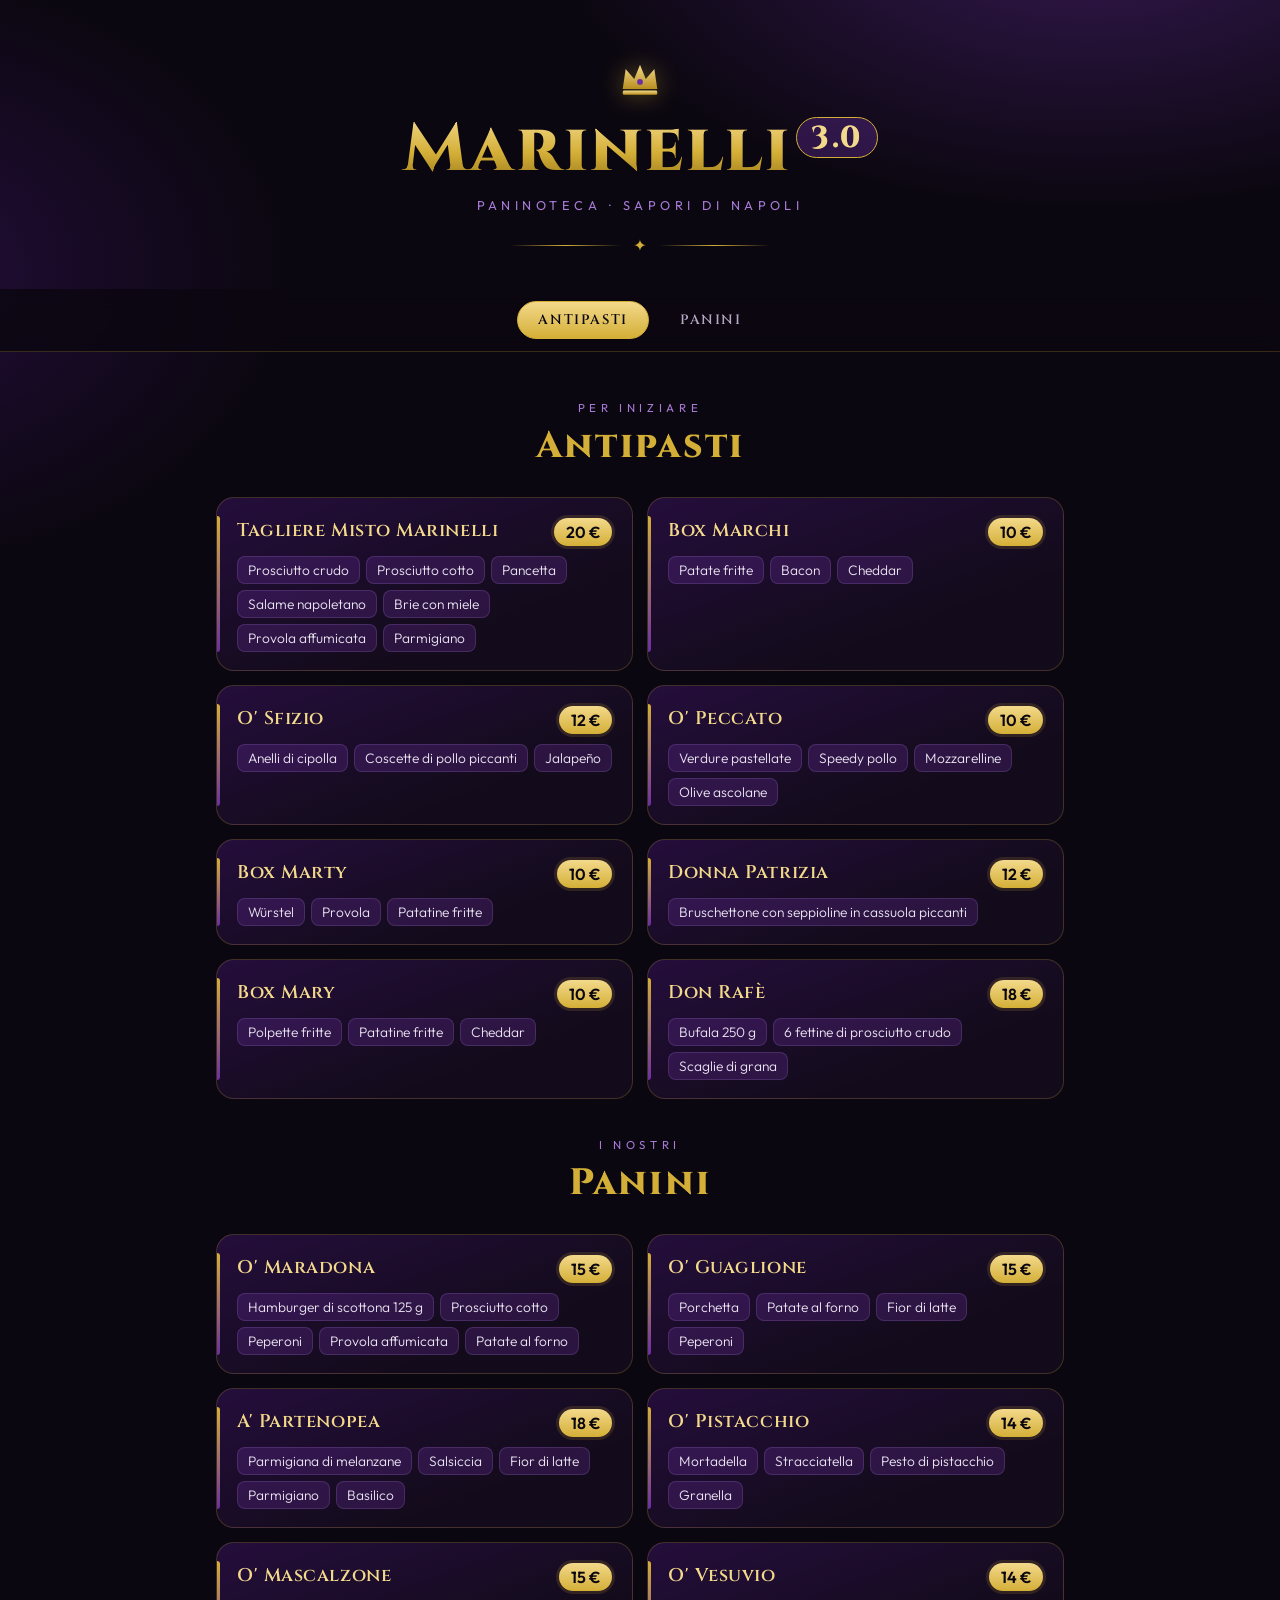
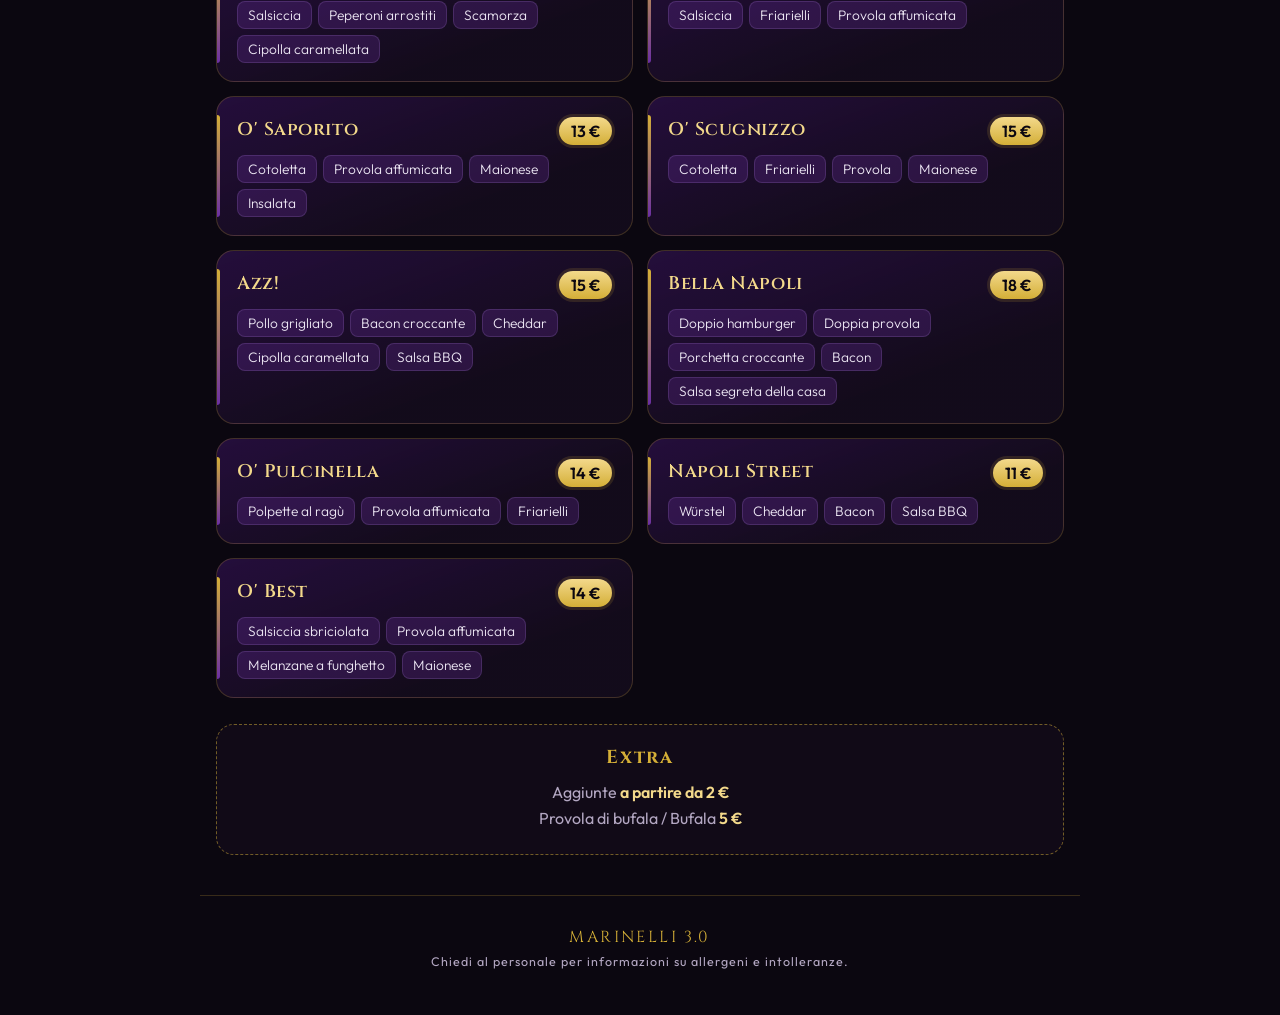
==== index.html @ 41e4a6ae "Menù digitale Marinelli 3.0 con pannello di gestione Co-Authored-By: Claude Opus 5.5 <noreply@anthro" ====
<!DOCTYPE html>
<html lang="it">
<head>
<meta charset="UTF-8">
<meta name="viewport" content="width=device-width, initial-scale=1, viewport-fit=cover">
<title>Marinelli 3.0 · Menù</title>
<meta name="description" content="Menù digitale di Marinelli 3.0 – Paninoteca: antipasti e panini dal sapore napoletano.">
<meta name="theme-color" content="#0b0710">
<link rel="preconnect" href="https://fonts.googleapis.com">
<link rel="preconnect" href="https://fonts.gstatic.com" crossorigin>
<link href="https://fonts.googleapis.com/css2?family=Cinzel:wght@600;800&family=Outfit:wght@300;400;600&display=swap" rel="stylesheet">
<style>
  :root{
    --black:#0b0710;
    --black-2:#140c1c;
    --purple:#6b2fa3;
    --purple-deep:#3a1460;
    --purple-soft:#a77bd6;
    --gold:#d4af37;
    --gold-light:#f3d98b;
    --text:#ece6f3;
    --muted:#b3a7c2;
    --line:rgba(212,175,55,.22);
  }
  *{box-sizing:border-box;margin:0;padding:0}
  html{scroll-behavior:smooth}
  body{
    font-family:"Outfit",system-ui,sans-serif;
    color:var(--text);
    background:
      radial-gradient(900px 500px at 85% -10%, rgba(107,47,163,.45), transparent 60%),
      radial-gradient(700px 500px at -10% 30%, rgba(58,20,96,.55), transparent 60%),
      var(--black);
    background-attachment:fixed;
    min-height:100vh;
    -webkit-font-smoothing:antialiased;
  }

  /* ---------- HEADER ---------- */
  header{
    text-align:center;
    padding:56px 20px 34px;
    position:relative;
  }
  .crown{
    width:46px;height:46px;margin:0 auto 14px;display:block;
    filter:drop-shadow(0 0 12px rgba(212,175,55,.45));
  }
  h1{
    font-family:"Cinzel",serif;
    font-weight:800;
    font-size:clamp(2.4rem,9vw,4.2rem);
    letter-spacing:.04em;
    line-height:1;
    background:linear-gradient(180deg,var(--gold-light) 0%,var(--gold) 55%,#9c7a1c 100%);
    -webkit-background-clip:text;background-clip:text;color:transparent;
  }
  h1 .ver{
    display:inline-block;
    font-size:.45em;
    vertical-align:super;
    margin-left:.15em;
    padding:.15em .45em;
    border:1.5px solid var(--gold);
    border-radius:999px;
    -webkit-text-fill-color:var(--gold-light);
    background:rgba(107,47,163,.35);
  }
  .tagline{
    margin-top:14px;
    font-size:.8rem;
    letter-spacing:.35em;
    text-transform:uppercase;
    color:var(--purple-soft);
  }
  .divider{
    display:flex;align-items:center;gap:12px;
    max-width:260px;margin:22px auto 0;color:var(--gold);
  }
  .divider::before,.divider::after{
    content:"";flex:1;height:1px;
    background:linear-gradient(90deg,transparent,var(--gold),transparent);
  }

  /* ---------- NAV ---------- */
  nav{
    position:sticky;top:0;z-index:10;
    display:flex;justify-content:center;gap:10px;
    padding:12px 16px;
    background:rgba(11,7,16,.82);
    backdrop-filter:blur(10px);-webkit-backdrop-filter:blur(10px);
    border-bottom:1px solid var(--line);
  }
  nav a{
    font-family:"Cinzel",serif;font-weight:600;
    font-size:.85rem;letter-spacing:.12em;text-transform:uppercase;
    text-decoration:none;color:var(--muted);
    padding:9px 20px;border-radius:999px;
    border:1px solid transparent;
    transition:all .25s;
  }
  nav a.active,nav a:hover{
    color:var(--black);
    background:linear-gradient(180deg,var(--gold-light),var(--gold));
    border-color:var(--gold);
  }

  /* ---------- SECTIONS ---------- */
  main{max-width:880px;margin:0 auto;padding:10px 16px 40px}
  section{padding-top:38px;scroll-margin-top:64px}
  .section-title{
    text-align:center;margin-bottom:26px;
  }
  .section-title small{
    display:block;font-size:.72rem;letter-spacing:.4em;
    text-transform:uppercase;color:var(--purple-soft);margin-bottom:6px;
  }
  .section-title h2{
    font-family:"Cinzel",serif;font-weight:800;
    font-size:clamp(1.7rem,6vw,2.3rem);
    color:var(--gold);letter-spacing:.06em;
  }

  .grid{display:grid;gap:14px}
  @media(min-width:720px){.grid{grid-template-columns:1fr 1fr}}

  .card{
    position:relative;
    padding:20px 20px 18px;
    border-radius:18px;
    background:linear-gradient(160deg,rgba(58,20,96,.55),rgba(20,12,28,.92) 70%);
    border:1px solid var(--line);
    overflow:hidden;
    transition:transform .25s,border-color .25s,box-shadow .25s;
  }
  .card::before{
    content:"";position:absolute;left:0;top:18px;bottom:18px;width:3px;
    border-radius:0 3px 3px 0;
    background:linear-gradient(180deg,var(--gold),var(--purple));
  }
  .card:hover{
    transform:translateY(-2px);
    border-color:rgba(212,175,55,.55);
    box-shadow:0 10px 30px -12px rgba(107,47,163,.7);
  }
  .card-head{
    display:flex;justify-content:space-between;align-items:flex-start;gap:12px;
    margin-bottom:10px;
  }
  .card h3{
    font-family:"Cinzel",serif;font-weight:600;
    font-size:1.15rem;letter-spacing:.03em;color:var(--gold-light);
  }
  .price{
    flex-shrink:0;
    font-weight:600;font-size:1rem;
    color:var(--black);
    background:linear-gradient(180deg,var(--gold-light),var(--gold));
    padding:4px 12px;border-radius:999px;
    box-shadow:0 0 0 3px rgba(212,175,55,.15);
  }
  .ingredients{
    list-style:none;
    display:flex;flex-wrap:wrap;gap:6px;
  }
  .ingredients li{
    font-size:.86rem;font-weight:300;
    color:var(--text);
    padding:4px 10px;border-radius:8px;
    background:rgba(107,47,163,.28);
    border:1px solid rgba(167,123,214,.22);
  }

  /* ---------- EXTRAS ---------- */
  .extras{
    margin-top:26px;
    padding:20px;
    border-radius:18px;
    border:1px dashed rgba(212,175,55,.5);
    background:rgba(20,12,28,.7);
    text-align:center;
  }
  .extras h3{
    font-family:"Cinzel",serif;color:var(--gold);
    letter-spacing:.1em;margin-bottom:12px;
  }
  .extras p{color:var(--muted);margin:6px 0}
  .extras strong{color:var(--gold-light);font-weight:600}

  .card.off{opacity:.5}
  .card.off .price{background:#3a3340;color:var(--muted);box-shadow:none}
  .desc{margin-top:10px;font-size:.88rem;font-weight:300;color:var(--muted)}
  .loading{text-align:center;color:var(--muted);padding:60px 0}
  footer{
    text-align:center;padding:30px 16px 46px;
    color:var(--muted);font-size:.78rem;letter-spacing:.08em;
    border-top:1px solid var(--line);
    max-width:880px;margin:0 auto;
  }
  footer .brand{
    font-family:"Cinzel",serif;color:var(--gold);font-size:1rem;
    letter-spacing:.15em;display:block;margin-bottom:6px;
  }
</style>
</head>
<body>

<header>
  <svg class="crown" viewBox="0 0 64 64" aria-hidden="true">
    <defs>
      <linearGradient id="g" x1="0" y1="0" x2="0" y2="1">
        <stop offset="0" stop-color="#f3d98b"/><stop offset="1" stop-color="#b8901f"/>
      </linearGradient>
    </defs>
    <path d="M8 46 L12 18 L24 32 L32 12 L40 32 L52 18 L56 46 Z" fill="url(#g)"/>
    <rect x="8" y="48" width="48" height="6" rx="2" fill="url(#g)"/>
    <circle cx="32" cy="36" r="4" fill="#6b2fa3"/>
  </svg>
  <h1 id="nome">Marinelli<span class="ver">3.0</span></h1>
  <p class="tagline" id="sottotitolo">Paninoteca · Sapori di Napoli</p>
  <div class="divider">✦</div>
</header>

<nav id="nav"></nav>

<main id="menu"><p class="loading">Caricamento menù…</p></main>

<footer>
  <span class="brand" id="brand">MARINELLI 3.0</span>
  <span id="nota"></span>
</footer>

<script>
/* Il menù si modifica dal pannello /admin (oppure nel file menu.json). */
const esc = s => String(s ?? "").replace(/[&<>"]/g, c => ({"&":"&amp;","<":"&lt;",">":"&gt;",'"':"&quot;"}[c]));
const euro = p => {
  const n = Number(p);
  if (!isFinite(n)) return esc(p);
  return (Number.isInteger(n) ? n : n.toFixed(2).replace(".", ",")) + " €";
};
const slug = (t, i) => (String(t).toLowerCase().normalize("NFD").replace(/[\u0300-\u036f]/g, "").replace(/[^a-z0-9]+/g, "-").replace(/^-|-$/g, "") || "sezione") + "-" + i;

function render(m) {
  document.title = `${m.nome} ${m.versione || ""} · Menù`.replace(/\s+/g, " ");
  document.getElementById("nome").innerHTML = esc(m.nome) + (m.versione ? `<span class="ver">${esc(m.versione)}</span>` : "");
  document.getElementById("sottotitolo").textContent = m.sottotitolo || "";
  document.getElementById("brand").textContent = `${m.nome} ${m.versione || ""}`.toUpperCase();
  document.getElementById("nota").textContent = m.notaPiePagina || "";

  const sezioni = (m.sezioni || []).filter(s => (s.piatti || []).length || (s.extra || []).length);
  document.getElementById("nav").innerHTML = sezioni.map((s, i) =>
    `<a href="#${slug(s.titolo, i)}"${i === 0 ? ' class="active"' : ""}>${esc(s.titolo)}</a>`).join("");

  document.getElementById("menu").innerHTML = sezioni.map((s, i) => `
    <section id="${slug(s.titolo, i)}">
      <div class="section-title">${s.sopratitolo ? `<small>${esc(s.sopratitolo)}</small>` : ""}<h2>${esc(s.titolo)}</h2></div>
      <div class="grid">${(s.piatti || []).map(p => `
        <article class="card${p.disponibile === false ? " off" : ""}">
          <div class="card-head">
            <h3>${esc(p.nome)}</h3>
            <span class="price">${p.disponibile === false ? "Esaurito" : euro(p.prezzo)}</span>
          </div>
          ${(p.ingredienti || []).length ? `<ul class="ingredients">${p.ingredienti.map(x => `<li>${esc(x)}</li>`).join("")}</ul>` : ""}
          ${p.descrizione ? `<p class="desc">${esc(p.descrizione)}</p>` : ""}
        </article>`).join("")}
      </div>
      ${(s.extra || []).length ? `<div class="extras"><h3>Extra</h3>${s.extra.map(e =>
        `<p>${esc(e.testo)}${e.prezzo !== "" && e.prezzo != null ? ` <strong>${euro(e.prezzo)}</strong>` : ""}</p>`).join("")}</div>` : ""}
    </section>`).join("");

  const links = document.querySelectorAll("nav a");
  const obs = new IntersectionObserver(entries => entries.forEach(e => {
    if (e.isIntersecting) links.forEach(a => a.classList.toggle("active", a.getAttribute("href") === "#" + e.target.id));
  }), { rootMargin: "-45% 0px -50% 0px" });
  document.querySelectorAll("section").forEach(s => obs.observe(s));
}

fetch("menu.json?v=" + Date.now(), { cache: "no-store" })
  .then(r => { if (!r.ok) throw 0; return r.json(); })
  .then(render)
  .catch(() => { document.getElementById("menu").innerHTML = '<p class="loading">Menù momentaneamente non disponibile. Riprova tra poco.</p>'; });
</script>
</body>
</html>
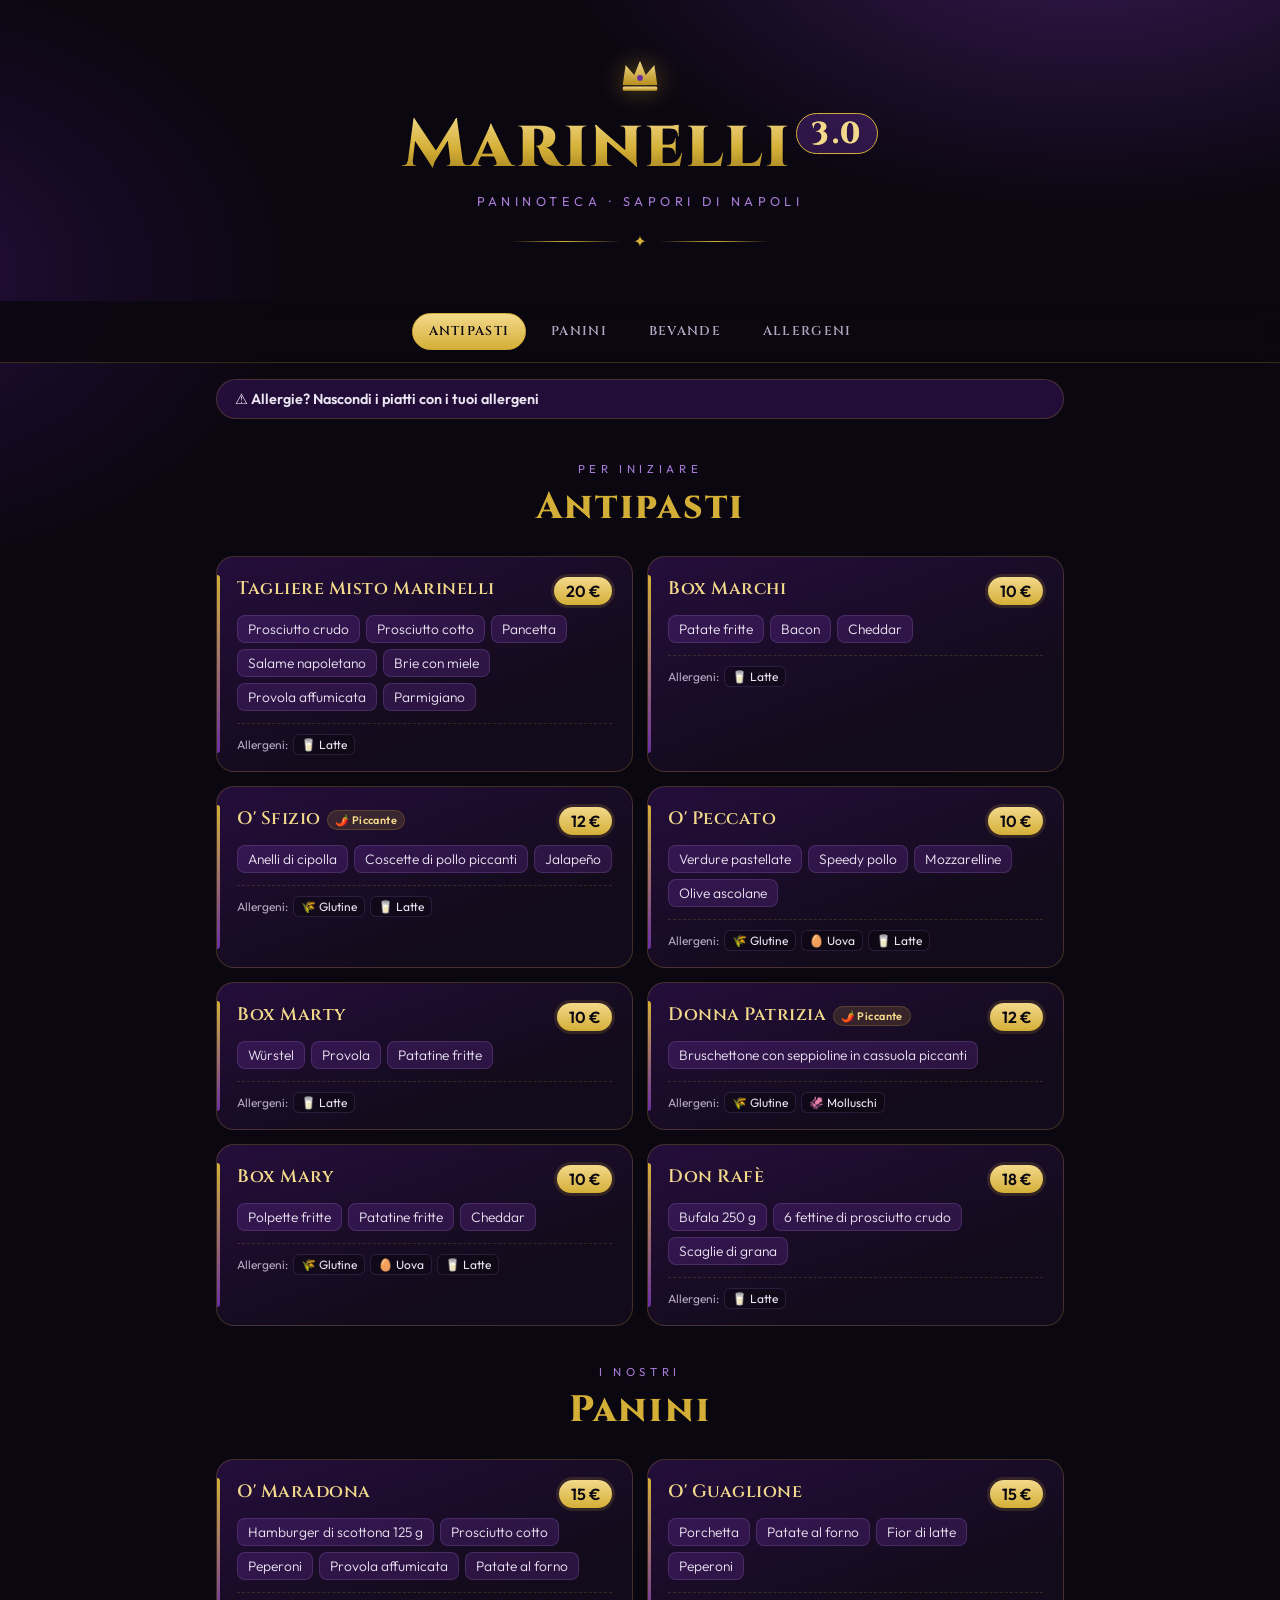
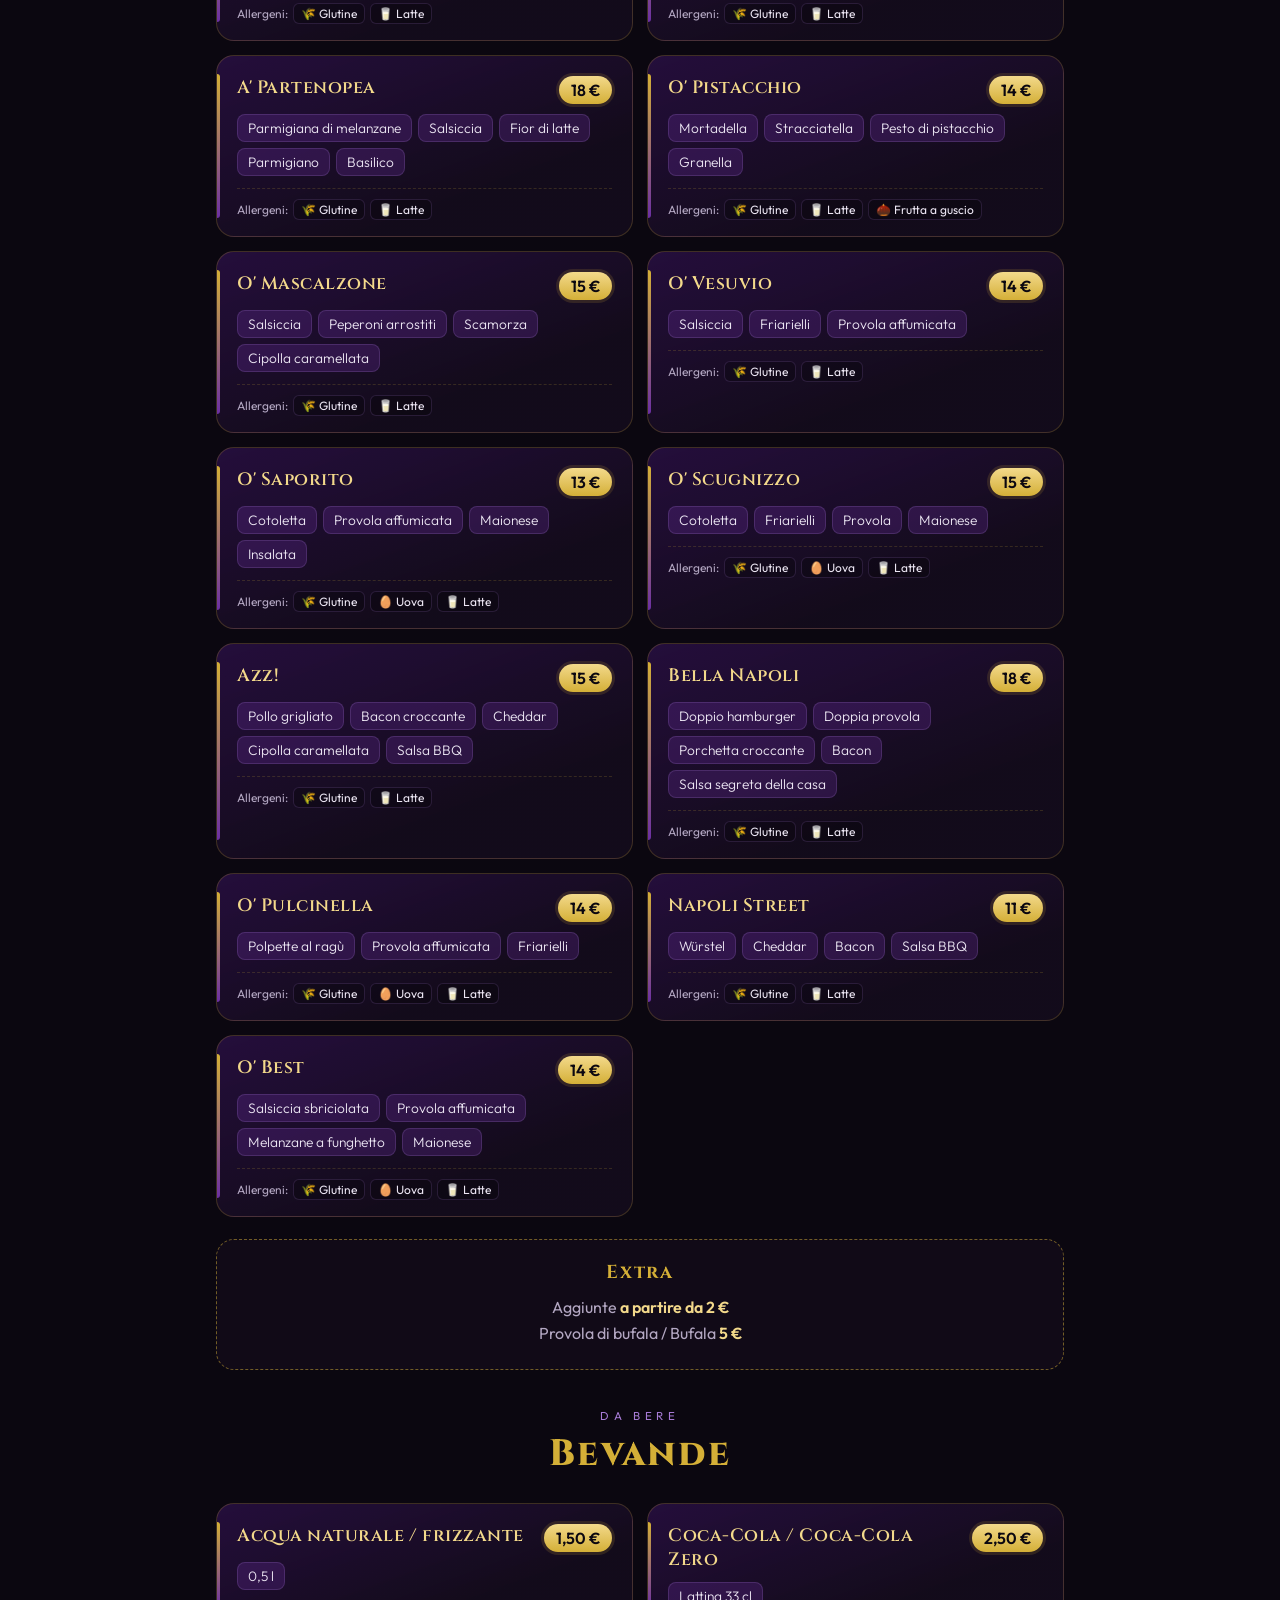
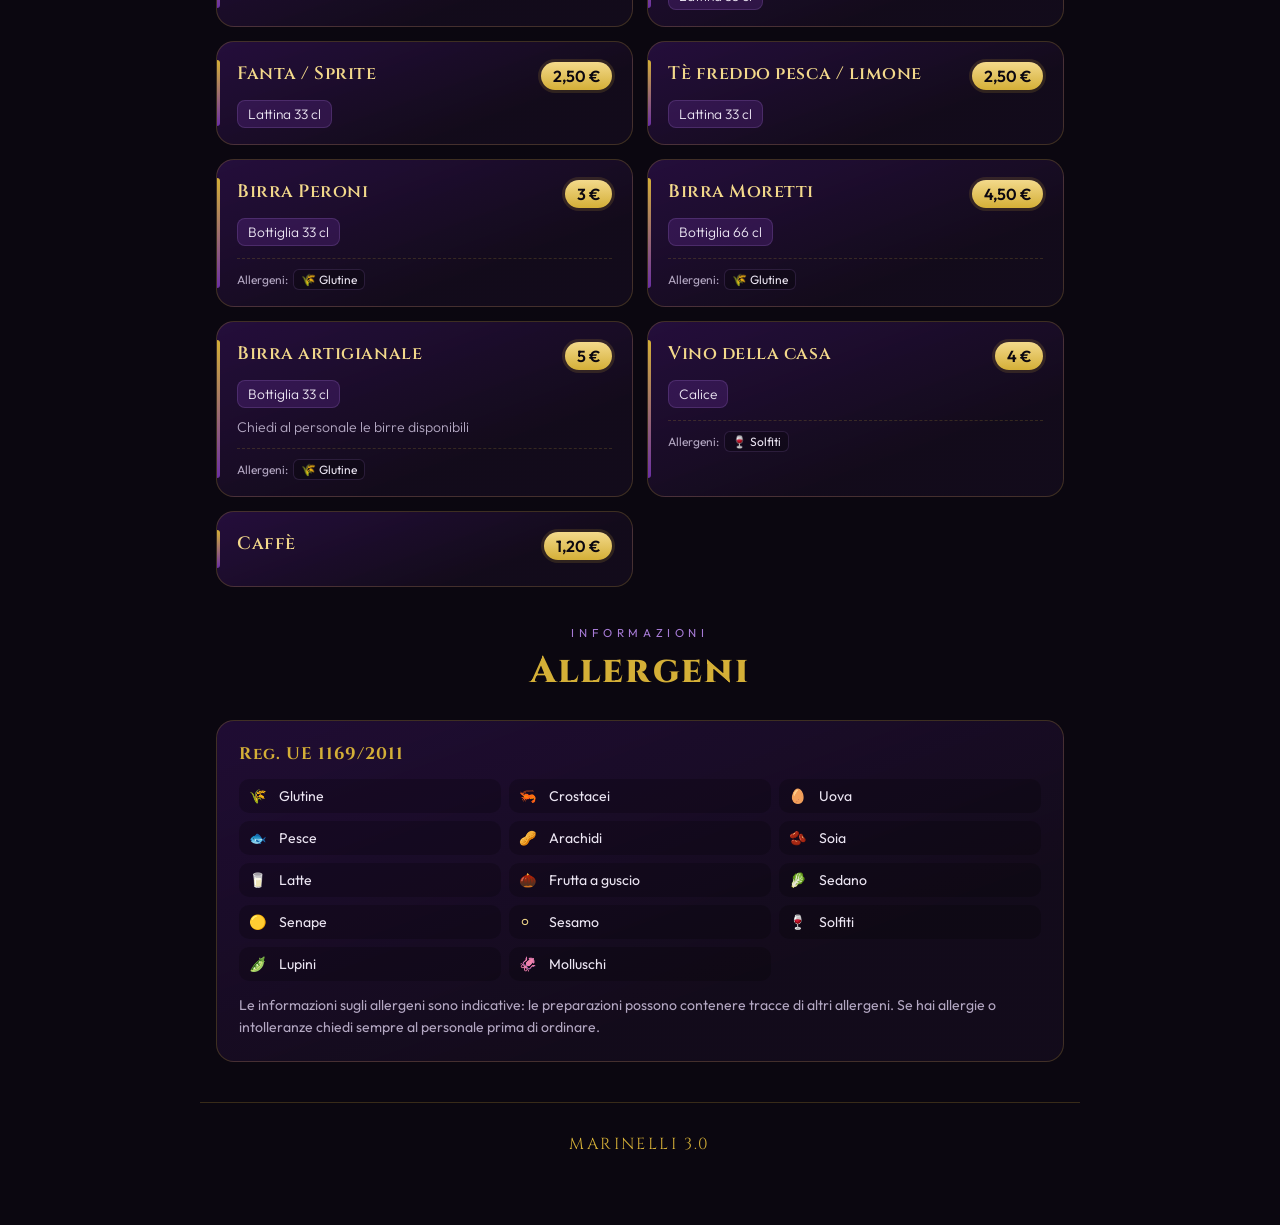
==== commit 961528e2: "Bevande, allergeni, contatti, orari e posizione - Sezione Bevande - 14 allergeni per piatto, filtro " ====
--- a/index.html
+++ b/index.html
@@ -4,214 +4,166 @@
 <meta charset="UTF-8">
 <meta name="viewport" content="width=device-width, initial-scale=1, viewport-fit=cover">
 <title>Marinelli 3.0 · Menù</title>
-<meta name="description" content="Menù digitale di Marinelli 3.0 – Paninoteca: antipasti e panini dal sapore napoletano.">
+<meta name="description" content="Menù digitale di Marinelli 3.0 – Paninoteca: antipasti, panini e bevande dal sapore napoletano.">
 <meta name="theme-color" content="#0b0710">
+<meta property="og:title" content="Marinelli 3.0 · Menù">
+<meta property="og:description" content="Paninoteca · Sapori di Napoli">
+<link rel="icon" href="data:image/svg+xml,%3Csvg xmlns='http://www.w3.org/2000/svg' viewBox='0 0 64 64'%3E%3Crect width='64' height='64' rx='14' fill='%230b0710'/%3E%3Cpath d='M10 44 L14 20 L25 32 L32 14 L39 32 L50 20 L54 44 Z' fill='%23d4af37'/%3E%3Ccircle cx='32' cy='36' r='4' fill='%236b2fa3'/%3E%3C/svg%3E">
 <link rel="preconnect" href="https://fonts.googleapis.com">
 <link rel="preconnect" href="https://fonts.gstatic.com" crossorigin>
 <link href="https://fonts.googleapis.com/css2?family=Cinzel:wght@600;800&family=Outfit:wght@300;400;600&display=swap" rel="stylesheet">
+<script src="allergeni.js"></script>
 <style>
   :root{
-    --black:#0b0710;
-    --black-2:#140c1c;
-    --purple:#6b2fa3;
-    --purple-deep:#3a1460;
-    --purple-soft:#a77bd6;
-    --gold:#d4af37;
-    --gold-light:#f3d98b;
-    --text:#ece6f3;
-    --muted:#b3a7c2;
-    --line:rgba(212,175,55,.22);
+    --black:#0b0710; --black-2:#140c1c;
+    --purple:#6b2fa3; --purple-deep:#3a1460; --purple-soft:#a77bd6;
+    --gold:#d4af37; --gold-light:#f3d98b;
+    --text:#ece6f3; --muted:#b3a7c2; --line:rgba(212,175,55,.22);
   }
   *{box-sizing:border-box;margin:0;padding:0}
   html{scroll-behavior:smooth}
   body{
-    font-family:"Outfit",system-ui,sans-serif;
-    color:var(--text);
+    font-family:"Outfit",system-ui,sans-serif;color:var(--text);
     background:
       radial-gradient(900px 500px at 85% -10%, rgba(107,47,163,.45), transparent 60%),
       radial-gradient(700px 500px at -10% 30%, rgba(58,20,96,.55), transparent 60%),
       var(--black);
-    background-attachment:fixed;
-    min-height:100vh;
-    -webkit-font-smoothing:antialiased;
-  }
+    background-attachment:fixed;min-height:100vh;-webkit-font-smoothing:antialiased;
+    padding-bottom:env(safe-area-inset-bottom);
+  }
+  a{color:inherit}
+  .hidden{display:none!important}
 
   /* ---------- HEADER ---------- */
-  header{
-    text-align:center;
-    padding:56px 20px 34px;
-    position:relative;
-  }
-  .crown{
-    width:46px;height:46px;margin:0 auto 14px;display:block;
-    filter:drop-shadow(0 0 12px rgba(212,175,55,.45));
-  }
+  header{text-align:center;padding:52px 20px 28px}
+  .crown{width:46px;height:46px;margin:0 auto 14px;display:block;filter:drop-shadow(0 0 12px rgba(212,175,55,.45))}
   h1{
-    font-family:"Cinzel",serif;
-    font-weight:800;
-    font-size:clamp(2.4rem,9vw,4.2rem);
-    letter-spacing:.04em;
-    line-height:1;
+    font-family:"Cinzel",serif;font-weight:800;font-size:clamp(2.4rem,9vw,4.2rem);letter-spacing:.04em;line-height:1;
     background:linear-gradient(180deg,var(--gold-light) 0%,var(--gold) 55%,#9c7a1c 100%);
     -webkit-background-clip:text;background-clip:text;color:transparent;
   }
   h1 .ver{
-    display:inline-block;
-    font-size:.45em;
-    vertical-align:super;
-    margin-left:.15em;
-    padding:.15em .45em;
-    border:1.5px solid var(--gold);
-    border-radius:999px;
-    -webkit-text-fill-color:var(--gold-light);
-    background:rgba(107,47,163,.35);
-  }
-  .tagline{
-    margin-top:14px;
-    font-size:.8rem;
-    letter-spacing:.35em;
-    text-transform:uppercase;
-    color:var(--purple-soft);
-  }
-  .divider{
-    display:flex;align-items:center;gap:12px;
-    max-width:260px;margin:22px auto 0;color:var(--gold);
-  }
-  .divider::before,.divider::after{
-    content:"";flex:1;height:1px;
-    background:linear-gradient(90deg,transparent,var(--gold),transparent);
-  }
+    display:inline-block;font-size:.45em;vertical-align:super;margin-left:.15em;padding:.15em .45em;
+    border:1.5px solid var(--gold);border-radius:999px;-webkit-text-fill-color:var(--gold-light);background:rgba(107,47,163,.35);
+  }
+  .tagline{margin-top:14px;font-size:.8rem;letter-spacing:.35em;text-transform:uppercase;color:var(--purple-soft)}
+  .divider{display:flex;align-items:center;gap:12px;max-width:260px;margin:22px auto 0;color:var(--gold)}
+  .divider::before,.divider::after{content:"";flex:1;height:1px;background:linear-gradient(90deg,transparent,var(--gold),transparent)}
+  .quick{display:flex;justify-content:center;gap:10px;flex-wrap:wrap;margin-top:22px}
+  .pill{
+    display:inline-flex;align-items:center;gap:8px;text-decoration:none;font-weight:600;font-size:.9rem;
+    padding:10px 18px;border-radius:999px;border:1px solid var(--line);background:rgba(58,20,96,.5);color:var(--text);
+    transition:.2s;cursor:pointer;font-family:inherit;
+  }
+  .pill:hover{border-color:var(--gold)}
+  .pill.gold{background:linear-gradient(180deg,var(--gold-light),var(--gold));color:#1a1020;border-color:var(--gold)}
+  .pill svg{width:16px;height:16px;flex-shrink:0}
+  .open-now{display:inline-block;margin-top:14px;font-size:.82rem;color:var(--muted)}
+  .open-now b{color:var(--gold-light);font-weight:600}
 
   /* ---------- NAV ---------- */
   nav{
-    position:sticky;top:0;z-index:10;
-    display:flex;justify-content:center;gap:10px;
-    padding:12px 16px;
-    background:rgba(11,7,16,.82);
-    backdrop-filter:blur(10px);-webkit-backdrop-filter:blur(10px);
+    position:sticky;top:0;z-index:10;display:flex;gap:8px;overflow-x:auto;scrollbar-width:none;
+    padding:12px 16px;background:rgba(11,7,16,.86);backdrop-filter:blur(10px);-webkit-backdrop-filter:blur(10px);
     border-bottom:1px solid var(--line);
   }
+  nav::-webkit-scrollbar{display:none}
+  nav .inner{display:flex;gap:8px;margin:0 auto}
   nav a{
-    font-family:"Cinzel",serif;font-weight:600;
-    font-size:.85rem;letter-spacing:.12em;text-transform:uppercase;
-    text-decoration:none;color:var(--muted);
-    padding:9px 20px;border-radius:999px;
-    border:1px solid transparent;
-    transition:all .25s;
-  }
-  nav a.active,nav a:hover{
-    color:var(--black);
-    background:linear-gradient(180deg,var(--gold-light),var(--gold));
-    border-color:var(--gold);
-  }
+    font-family:"Cinzel",serif;font-weight:600;font-size:.8rem;letter-spacing:.1em;text-transform:uppercase;white-space:nowrap;
+    text-decoration:none;color:var(--muted);padding:9px 16px;border-radius:999px;border:1px solid transparent;transition:.25s;
+  }
+  nav a.active,nav a:hover{color:var(--black);background:linear-gradient(180deg,var(--gold-light),var(--gold));border-color:var(--gold)}
+
+  /* ---------- FILTRO ALLERGENI ---------- */
+  .filter{max-width:880px;margin:16px auto 0;padding:0 16px}
+  .filter-toggle{width:100%;justify-content:space-between}
+  .filter-toggle .count{background:var(--gold);color:#1a1020;border-radius:999px;padding:1px 8px;font-size:.78rem}
+  .filter-panel{margin-top:10px;padding:16px;border-radius:16px;background:rgba(20,12,28,.92);border:1px solid var(--line)}
+  .filter-panel p{font-size:.85rem;color:var(--muted);margin-bottom:12px}
+  .chips{display:flex;flex-wrap:wrap;gap:7px}
+  .chip{
+    font:inherit;font-size:.82rem;cursor:pointer;color:var(--text);padding:6px 11px;border-radius:999px;
+    background:rgba(107,47,163,.25);border:1px solid rgba(167,123,214,.3);transition:.15s;
+  }
+  .chip.on{background:#5a1f2a;border-color:#e5636b;color:#ffd7da;text-decoration:line-through}
+  .filter-info{margin-top:12px;font-size:.85rem;color:var(--gold-light)}
 
   /* ---------- SECTIONS ---------- */
-  main{max-width:880px;margin:0 auto;padding:10px 16px 40px}
+  main{max-width:880px;margin:0 auto;padding:4px 16px 40px}
   section{padding-top:38px;scroll-margin-top:64px}
-  .section-title{
-    text-align:center;margin-bottom:26px;
-  }
-  .section-title small{
-    display:block;font-size:.72rem;letter-spacing:.4em;
-    text-transform:uppercase;color:var(--purple-soft);margin-bottom:6px;
-  }
-  .section-title h2{
-    font-family:"Cinzel",serif;font-weight:800;
-    font-size:clamp(1.7rem,6vw,2.3rem);
-    color:var(--gold);letter-spacing:.06em;
-  }
+  .section-title{text-align:center;margin-bottom:24px}
+  .section-title small{display:block;font-size:.72rem;letter-spacing:.4em;text-transform:uppercase;color:var(--purple-soft);margin-bottom:6px}
+  .section-title h2{font-family:"Cinzel",serif;font-weight:800;font-size:clamp(1.7rem,6vw,2.3rem);color:var(--gold);letter-spacing:.06em}
+  .section-note{text-align:center;color:var(--muted);font-size:.9rem;margin:-12px 0 20px}
 
   .grid{display:grid;gap:14px}
   @media(min-width:720px){.grid{grid-template-columns:1fr 1fr}}
 
   .card{
-    position:relative;
-    padding:20px 20px 18px;
-    border-radius:18px;
+    position:relative;padding:20px 20px 16px;border-radius:18px;
     background:linear-gradient(160deg,rgba(58,20,96,.55),rgba(20,12,28,.92) 70%);
-    border:1px solid var(--line);
-    overflow:hidden;
-    transition:transform .25s,border-color .25s,box-shadow .25s;
-  }
-  .card::before{
-    content:"";position:absolute;left:0;top:18px;bottom:18px;width:3px;
-    border-radius:0 3px 3px 0;
-    background:linear-gradient(180deg,var(--gold),var(--purple));
-  }
-  .card:hover{
-    transform:translateY(-2px);
-    border-color:rgba(212,175,55,.55);
-    box-shadow:0 10px 30px -12px rgba(107,47,163,.7);
-  }
-  .card-head{
-    display:flex;justify-content:space-between;align-items:flex-start;gap:12px;
-    margin-bottom:10px;
-  }
-  .card h3{
-    font-family:"Cinzel",serif;font-weight:600;
-    font-size:1.15rem;letter-spacing:.03em;color:var(--gold-light);
-  }
-  .price{
-    flex-shrink:0;
-    font-weight:600;font-size:1rem;
-    color:var(--black);
-    background:linear-gradient(180deg,var(--gold-light),var(--gold));
-    padding:4px 12px;border-radius:999px;
-    box-shadow:0 0 0 3px rgba(212,175,55,.15);
-  }
-  .ingredients{
-    list-style:none;
-    display:flex;flex-wrap:wrap;gap:6px;
-  }
-  .ingredients li{
-    font-size:.86rem;font-weight:300;
-    color:var(--text);
-    padding:4px 10px;border-radius:8px;
-    background:rgba(107,47,163,.28);
-    border:1px solid rgba(167,123,214,.22);
-  }
-
-  /* ---------- EXTRAS ---------- */
-  .extras{
-    margin-top:26px;
-    padding:20px;
-    border-radius:18px;
-    border:1px dashed rgba(212,175,55,.5);
-    background:rgba(20,12,28,.7);
-    text-align:center;
-  }
-  .extras h3{
-    font-family:"Cinzel",serif;color:var(--gold);
-    letter-spacing:.1em;margin-bottom:12px;
-  }
+    border:1px solid var(--line);overflow:hidden;transition:transform .25s,border-color .25s,box-shadow .25s;
+  }
+  .card::before{content:"";position:absolute;left:0;top:18px;bottom:18px;width:3px;border-radius:0 3px 3px 0;background:linear-gradient(180deg,var(--gold),var(--purple))}
+  .card:hover{transform:translateY(-2px);border-color:rgba(212,175,55,.55);box-shadow:0 10px 30px -12px rgba(107,47,163,.7)}
+  .card.off{opacity:.5}
+  .card.off .price{background:#3a3340;color:var(--muted);box-shadow:none}
+  .card-head{display:flex;justify-content:space-between;align-items:flex-start;gap:12px;margin-bottom:10px}
+  .card h3{font-family:"Cinzel",serif;font-weight:600;font-size:1.12rem;letter-spacing:.03em;color:var(--gold-light)}
+  .card h3 .star{color:var(--purple-soft);font-family:"Outfit"}
+  .tags{display:inline-flex;gap:4px;margin-left:6px;vertical-align:middle}
+  .tag{font-family:"Outfit";font-size:.68rem;font-weight:600;letter-spacing:.04em;padding:2px 7px;border-radius:999px;background:rgba(212,175,55,.15);color:var(--gold-light);border:1px solid var(--line)}
+  .price{flex-shrink:0;font-weight:600;font-size:1rem;color:var(--black);background:linear-gradient(180deg,var(--gold-light),var(--gold));padding:4px 12px;border-radius:999px;box-shadow:0 0 0 3px rgba(212,175,55,.15);white-space:nowrap}
+  .ingredients{list-style:none;display:flex;flex-wrap:wrap;gap:6px}
+  .ingredients li{font-size:.86rem;font-weight:300;color:var(--text);padding:4px 10px;border-radius:8px;background:rgba(107,47,163,.28);border:1px solid rgba(167,123,214,.22)}
+  .desc{margin-top:10px;font-size:.88rem;font-weight:300;color:var(--muted)}
+  .alg{display:flex;flex-wrap:wrap;gap:5px;margin-top:12px;padding-top:10px;border-top:1px dashed rgba(212,175,55,.18);font-size:.75rem;color:var(--muted);align-items:center}
+  .alg span{display:inline-flex;align-items:center;gap:3px;padding:2px 7px;border-radius:6px;background:rgba(0,0,0,.25);border:1px solid rgba(167,123,214,.18);color:var(--text)}
+
+  .extras{margin-top:22px;padding:20px;border-radius:18px;border:1px dashed rgba(212,175,55,.5);background:rgba(20,12,28,.7);text-align:center}
+  .extras h3{font-family:"Cinzel",serif;color:var(--gold);letter-spacing:.1em;margin-bottom:12px}
   .extras p{color:var(--muted);margin:6px 0}
   .extras strong{color:var(--gold-light);font-weight:600}
 
-  .card.off{opacity:.5}
-  .card.off .price{background:#3a3340;color:var(--muted);box-shadow:none}
-  .desc{margin-top:10px;font-size:.88rem;font-weight:300;color:var(--muted)}
+  /* ---------- INFO ---------- */
+  .info-grid{display:grid;gap:14px}
+  @media(min-width:720px){.info-grid{grid-template-columns:1fr 1fr}}
+  .panel{padding:22px;border-radius:18px;background:linear-gradient(160deg,rgba(58,20,96,.45),rgba(20,12,28,.92) 70%);border:1px solid var(--line)}
+  .panel h3{font-family:"Cinzel",serif;color:var(--gold);letter-spacing:.06em;font-size:1.05rem;margin-bottom:14px}
+  .panel.full{grid-column:1/-1}
+  .hours{list-style:none}
+  .hours li{display:flex;justify-content:space-between;gap:12px;padding:8px 0;border-bottom:1px dashed rgba(212,175,55,.15);font-size:.95rem}
+  .hours li:last-child{border:0}
+  .hours li span:last-child{color:var(--gold-light);text-align:right}
+  .addr{font-size:1rem;line-height:1.5;margin-bottom:14px}
+  .map{width:100%;height:260px;border:0;border-radius:14px;margin-top:14px;filter:grayscale(.3) contrast(1.05)}
+  .btns{display:flex;flex-wrap:wrap;gap:8px}
+  .legend{display:grid;grid-template-columns:repeat(auto-fill,minmax(220px,1fr));gap:8px;margin-top:4px}
+  .legend div{display:flex;gap:10px;align-items:center;font-size:.88rem;padding:8px 10px;border-radius:10px;background:rgba(0,0,0,.22)}
+  .legend b{color:var(--gold-light);font-weight:600;min-width:20px}
+  .note{color:var(--muted);font-size:.88rem;line-height:1.55;margin-top:14px}
+
+  /* ---------- FOOTER & FAB ---------- */
+  footer{text-align:center;padding:30px 16px 46px;color:var(--muted);font-size:.78rem;letter-spacing:.06em;border-top:1px solid var(--line);max-width:880px;margin:0 auto}
+  footer .brand{font-family:"Cinzel",serif;color:var(--gold);font-size:1rem;letter-spacing:.15em;display:block;margin-bottom:6px}
+  footer .social{display:flex;justify-content:center;gap:10px;margin:12px 0}
+  .fab{
+    position:fixed;right:16px;bottom:calc(16px + env(safe-area-inset-bottom));z-index:20;
+    width:58px;height:58px;border-radius:50%;display:grid;place-items:center;
+    background:linear-gradient(180deg,var(--gold-light),var(--gold));color:#1a1020;
+    box-shadow:0 8px 24px rgba(0,0,0,.5),0 0 0 4px rgba(212,175,55,.2);
+  }
+  .fab svg{width:24px;height:24px}
+  @media(min-width:900px){.fab{display:none}}
   .loading{text-align:center;color:var(--muted);padding:60px 0}
-  footer{
-    text-align:center;padding:30px 16px 46px;
-    color:var(--muted);font-size:.78rem;letter-spacing:.08em;
-    border-top:1px solid var(--line);
-    max-width:880px;margin:0 auto;
-  }
-  footer .brand{
-    font-family:"Cinzel",serif;color:var(--gold);font-size:1rem;
-    letter-spacing:.15em;display:block;margin-bottom:6px;
-  }
 </style>
 </head>
 <body>
 
 <header>
   <svg class="crown" viewBox="0 0 64 64" aria-hidden="true">
-    <defs>
-      <linearGradient id="g" x1="0" y1="0" x2="0" y2="1">
-        <stop offset="0" stop-color="#f3d98b"/><stop offset="1" stop-color="#b8901f"/>
-      </linearGradient>
-    </defs>
+    <defs><linearGradient id="g" x1="0" y1="0" x2="0" y2="1"><stop offset="0" stop-color="#f3d98b"/><stop offset="1" stop-color="#b8901f"/></linearGradient></defs>
     <path d="M8 46 L12 18 L24 32 L32 12 L40 32 L52 18 L56 46 Z" fill="url(#g)"/>
     <rect x="8" y="48" width="48" height="6" rx="2" fill="url(#g)"/>
     <circle cx="32" cy="36" r="4" fill="#6b2fa3"/>
@@ -219,60 +171,218 @@
   <h1 id="nome">Marinelli<span class="ver">3.0</span></h1>
   <p class="tagline" id="sottotitolo">Paninoteca · Sapori di Napoli</p>
   <div class="divider">✦</div>
+  <div class="quick" id="quick"></div>
+  <div id="openNow"></div>
 </header>
 
-<nav id="nav"></nav>
+<nav><div class="inner" id="nav"></div></nav>
+
+<div class="filter" id="filter">
+  <button class="pill filter-toggle" id="filterToggle" type="button" aria-expanded="false">
+    <span>⚠️ Allergie? Nascondi i piatti con i tuoi allergeni</span><span class="count hidden" id="filterCount"></span>
+  </button>
+  <div class="filter-panel hidden" id="filterPanel">
+    <p>Tocca gli allergeni da evitare: i piatti che li contengono verranno nascosti.</p>
+    <div class="chips" id="filterChips"></div>
+    <div class="filter-info" id="filterInfo"></div>
+  </div>
+</div>
 
 <main id="menu"><p class="loading">Caricamento menù…</p></main>
 
 <footer>
   <span class="brand" id="brand">MARINELLI 3.0</span>
+  <div class="social" id="social"></div>
   <span id="nota"></span>
 </footer>
 
+<a class="fab hidden" id="fab" aria-label="Chiama"></a>
+
 <script>
-/* Il menù si modifica dal pannello /admin (oppure nel file menu.json). */
+const ICON = {
+  tel: '<svg viewBox="0 0 24 24" fill="none" stroke="currentColor" stroke-width="2" stroke-linecap="round" stroke-linejoin="round"><path d="M22 16.9v3a2 2 0 0 1-2.2 2 19.8 19.8 0 0 1-8.6-3.1 19.5 19.5 0 0 1-6-6A19.8 19.8 0 0 1 2.1 4.2 2 2 0 0 1 4.1 2h3a2 2 0 0 1 2 1.7c.1.9.4 1.8.7 2.7a2 2 0 0 1-.5 2.1L8 9.8a16 16 0 0 0 6 6l1.3-1.3a2 2 0 0 1 2.1-.4c.9.3 1.8.6 2.7.7a2 2 0 0 1 1.7 2z"/></svg>',
+  wa: '<svg viewBox="0 0 24 24" fill="currentColor"><path d="M17.5 14.4c-.3-.1-1.8-.9-2-1-.3-.1-.5-.1-.7.1-.2.3-.8 1-.9 1.2-.2.2-.3.2-.6.1-.3-.1-1.3-.5-2.4-1.5-.9-.8-1.5-1.8-1.7-2.1-.2-.3 0-.5.1-.6l.4-.5c.2-.2.2-.3.3-.5.1-.2 0-.4 0-.5l-.9-2.2c-.2-.6-.5-.5-.7-.5h-.6c-.2 0-.5.1-.8.4-.3.3-1 1-1 2.5s1.1 2.9 1.2 3.1c.1.2 2.1 3.2 5.1 4.5.7.3 1.3.5 1.7.6.7.2 1.4.2 1.9.1.6-.1 1.8-.7 2-1.4.2-.7.2-1.3.2-1.4-.1-.2-.3-.3-.6-.4zM12 21.8c-1.8 0-3.5-.5-5-1.4l-.4-.2-3.7 1 1-3.6-.2-.4A9.8 9.8 0 1 1 12 21.8zm0-21.6A11.8 11.8 0 0 0 1.9 18l-1.7 6 6.2-1.6A11.8 11.8 0 1 0 12 .2z"/></svg>',
+  map: '<svg viewBox="0 0 24 24" fill="none" stroke="currentColor" stroke-width="2" stroke-linecap="round" stroke-linejoin="round"><path d="M21 10c0 7-9 13-9 13s-9-6-9-13a9 9 0 0 1 18 0z"/><circle cx="12" cy="10" r="3"/></svg>',
+  mail: '<svg viewBox="0 0 24 24" fill="none" stroke="currentColor" stroke-width="2" stroke-linecap="round" stroke-linejoin="round"><rect x="2" y="4" width="20" height="16" rx="2"/><path d="m22 6-10 7L2 6"/></svg>',
+  ig: '<svg viewBox="0 0 24 24" fill="none" stroke="currentColor" stroke-width="2"><rect x="2" y="2" width="20" height="20" rx="5"/><circle cx="12" cy="12" r="4"/><circle cx="17.5" cy="6.5" r="1" fill="currentColor"/></svg>',
+  fb: '<svg viewBox="0 0 24 24" fill="currentColor"><path d="M14 8h3V4h-3a4 4 0 0 0-4 4v2H8v4h2v8h4v-8h3l1-4h-4V8z"/></svg>'
+};
+const ALG = Object.fromEntries((window.ALLERGENI || []).map(a => [a.id, a]));
+const TAG = Object.fromEntries((window.ETICHETTE || []).map(t => [t.id, t]));
 const esc = s => String(s ?? "").replace(/[&<>"]/g, c => ({"&":"&amp;","<":"&lt;",">":"&gt;",'"':"&quot;"}[c]));
-const euro = p => {
-  const n = Number(p);
-  if (!isFinite(n)) return esc(p);
-  return (Number.isInteger(n) ? n : n.toFixed(2).replace(".", ",")) + " €";
-};
-const slug = (t, i) => (String(t).toLowerCase().normalize("NFD").replace(/[\u0300-\u036f]/g, "").replace(/[^a-z0-9]+/g, "-").replace(/^-|-$/g, "") || "sezione") + "-" + i;
+const euro = p => { const n = Number(p); if (p === "" || p == null || !isFinite(n)) return esc(p); return (Number.isInteger(n) ? n : n.toFixed(2).replace(".", ",")) + " €"; };
+const slug = (t, i) => (String(t).toLowerCase().normalize("NFD").replace(/[̀-ͯ]/g, "").replace(/[^a-z0-9]+/g, "-").replace(/^-|-$/g, "") || "sezione") + "-" + i;
+const telHref = t => "tel:" + String(t).replace(/[^\d+]/g, "");
+function waHref(n) {
+  let d = String(n).replace(/\D/g, "");
+  if (d.startsWith("00")) d = d.slice(2);
+  else if (!d.startsWith("39") || d.length <= 10) d = "39" + d;
+  return "https://wa.me/" + d;
+}
+const urlOf = (u, base) => !u ? "" : /^https?:\/\//i.test(u) ? u : base + String(u).replace(/^@/, "");
+
+let MENU = null;
+const avoid = new Set(JSON.parse(localStorage.getItem("marinelli-avoid") || "[]"));
 
 function render(m) {
+  MENU = m;
+  const L = m.locale || {};
   document.title = `${m.nome} ${m.versione || ""} · Menù`.replace(/\s+/g, " ");
   document.getElementById("nome").innerHTML = esc(m.nome) + (m.versione ? `<span class="ver">${esc(m.versione)}</span>` : "");
   document.getElementById("sottotitolo").textContent = m.sottotitolo || "";
   document.getElementById("brand").textContent = `${m.nome} ${m.versione || ""}`.toUpperCase();
   document.getElementById("nota").textContent = m.notaPiePagina || "";
 
+  const fullAddr = [L.indirizzo, L.citta].filter(Boolean).join(", ");
+  const mapLink = L.linkMappa || (fullAddr ? "https://www.google.com/maps/search/?api=1&query=" + encodeURIComponent(fullAddr) : "");
+  const hasInfo = L.telefono || L.whatsapp || fullAddr || (L.orari || []).length || L.email;
+
+  /* pulsanti rapidi */
+  document.getElementById("quick").innerHTML = [
+    L.telefono && `<a class="pill gold" href="${telHref(L.telefono)}">${ICON.tel} Chiama</a>`,
+    L.whatsapp && `<a class="pill" href="${waHref(L.whatsapp)}" target="_blank" rel="noopener">${ICON.wa} WhatsApp</a>`,
+    mapLink && `<a class="pill" href="${esc(mapLink)}" target="_blank" rel="noopener">${ICON.map} Come arrivare</a>`
+  ].filter(Boolean).join("");
+  const fab = document.getElementById("fab");
+  if (L.telefono) { fab.href = telHref(L.telefono); fab.innerHTML = ICON.tel; fab.classList.remove("hidden"); }
+
+  /* social nel footer */
+  document.getElementById("social").innerHTML = [
+    L.instagram && `<a class="pill" href="${esc(urlOf(L.instagram, "https://instagram.com/"))}" target="_blank" rel="noopener">${ICON.ig} Instagram</a>`,
+    L.facebook && `<a class="pill" href="${esc(urlOf(L.facebook, "https://facebook.com/"))}" target="_blank" rel="noopener">${ICON.fb} Facebook</a>`
+  ].filter(Boolean).join("");
+
   const sezioni = (m.sezioni || []).filter(s => (s.piatti || []).length || (s.extra || []).length);
-  document.getElementById("nav").innerHTML = sezioni.map((s, i) =>
-    `<a href="#${slug(s.titolo, i)}"${i === 0 ? ' class="active"' : ""}>${esc(s.titolo)}</a>`).join("");
-
-  document.getElementById("menu").innerHTML = sezioni.map((s, i) => `
+  const navItems = sezioni.map((s, i) => `<a href="#${slug(s.titolo, i)}">${esc(s.titolo)}</a>`);
+  if (hasInfo) navItems.push(`<a href="#info">Info</a>`);
+  navItems.push(`<a href="#allergeni">Allergeni</a>`);
+  document.getElementById("nav").innerHTML = navItems.join("");
+
+  const card = p => {
+    const algs = (p.allergeni || []).filter(a => ALG[a]);
+    const tags = (p.etichette || []).filter(t => TAG[t]);
+    return `
+    <article class="card${p.disponibile === false ? " off" : ""}" data-alg="${algs.join(" ")}">
+      <div class="card-head">
+        <h3>${esc(p.nome)}${p.surgelato ? '<span class="star" title="Prodotto surgelato">*</span>' : ""}${tags.length ? `<span class="tags">${tags.map(t => `<span class="tag">${TAG[t].icona} ${esc(TAG[t].nome)}</span>`).join("")}</span>` : ""}</h3>
+        <span class="price">${p.disponibile === false ? "Esaurito" : euro(p.prezzo)}</span>
+      </div>
+      ${(p.ingredienti || []).length ? `<ul class="ingredients">${p.ingredienti.map(x => `<li>${esc(x)}</li>`).join("")}</ul>` : ""}
+      ${p.descrizione ? `<p class="desc">${esc(p.descrizione)}</p>` : ""}
+      ${algs.length ? `<div class="alg">Allergeni: ${algs.map(a => `<span title="${esc(ALG[a].nome)}">${ALG[a].icona} ${esc(ALG[a].nome)}</span>`).join("")}</div>` : ""}
+    </article>`;
+  };
+
+  let html = sezioni.map((s, i) => `
     <section id="${slug(s.titolo, i)}">
       <div class="section-title">${s.sopratitolo ? `<small>${esc(s.sopratitolo)}</small>` : ""}<h2>${esc(s.titolo)}</h2></div>
-      <div class="grid">${(s.piatti || []).map(p => `
-        <article class="card${p.disponibile === false ? " off" : ""}">
-          <div class="card-head">
-            <h3>${esc(p.nome)}</h3>
-            <span class="price">${p.disponibile === false ? "Esaurito" : euro(p.prezzo)}</span>
-          </div>
-          ${(p.ingredienti || []).length ? `<ul class="ingredients">${p.ingredienti.map(x => `<li>${esc(x)}</li>`).join("")}</ul>` : ""}
-          ${p.descrizione ? `<p class="desc">${esc(p.descrizione)}</p>` : ""}
-        </article>`).join("")}
-      </div>
+      ${s.nota ? `<p class="section-note">${esc(s.nota)}</p>` : ""}
+      <div class="grid">${(s.piatti || []).map(card).join("")}</div>
       ${(s.extra || []).length ? `<div class="extras"><h3>Extra</h3>${s.extra.map(e =>
         `<p>${esc(e.testo)}${e.prezzo !== "" && e.prezzo != null ? ` <strong>${euro(e.prezzo)}</strong>` : ""}</p>`).join("")}</div>` : ""}
     </section>`).join("");
 
+  if (hasInfo) {
+    html += `
+    <section id="info">
+      <div class="section-title"><small>Vieni a trovarci</small><h2>Info & Contatti</h2></div>
+      <div class="info-grid">
+        ${(L.orari || []).length ? `<div class="panel"><h3>Orari</h3><ul class="hours">${L.orari.map(o => {
+          const k = o.indexOf(":"); const a = k > 0 && k < 25 ? o.slice(0, k) : o, b = k > 0 && k < 25 ? o.slice(k + 1) : "";
+          return `<li><span>${esc(a.trim())}</span><span>${esc(b.trim())}</span></li>`; }).join("")}</ul></div>` : ""}
+        ${(L.telefono || L.whatsapp || L.email) ? `<div class="panel"><h3>Contatti</h3>
+          ${L.telefono ? `<p class="addr">Telefono: <a href="${telHref(L.telefono)}">${esc(L.telefono)}</a></p>` : ""}
+          <div class="btns">
+            ${L.telefono ? `<a class="pill gold" href="${telHref(L.telefono)}">${ICON.tel} Chiama ora</a>` : ""}
+            ${L.whatsapp ? `<a class="pill" href="${waHref(L.whatsapp)}" target="_blank" rel="noopener">${ICON.wa} WhatsApp</a>` : ""}
+            ${L.email ? `<a class="pill" href="mailto:${esc(L.email)}">${ICON.mail} Email</a>` : ""}
+          </div></div>` : ""}
+        ${fullAddr || mapLink ? `<div class="panel full"><h3>Dove siamo</h3>
+          ${fullAddr ? `<p class="addr">${esc(fullAddr)}</p>` : ""}
+          <div class="btns"><a class="pill gold" href="${esc(mapLink)}" target="_blank" rel="noopener">${ICON.map} Apri in Google Maps</a></div>
+          ${fullAddr ? `<iframe class="map" loading="lazy" referrerpolicy="no-referrer-when-downgrade" title="Mappa" src="https://maps.google.com/maps?q=${encodeURIComponent(fullAddr)}&z=16&output=embed"></iframe>` : ""}
+        </div>` : ""}
+      </div>
+    </section>`;
+  }
+
+  html += `
+    <section id="allergeni">
+      <div class="section-title"><small>Informazioni</small><h2>Allergeni</h2></div>
+      <div class="panel">
+        <h3>Reg. UE 1169/2011</h3>
+        <div class="legend">${(window.ALLERGENI || []).map(a => `<div><b>${a.icona}</b><span>${esc(a.nome)}</span></div>`).join("")}</div>
+        ${m.infoAllergeni ? `<p class="note">${esc(m.infoAllergeni)}</p>` : ""}
+        ${m.infoSurgelati && hasFrozen(m) ? `<p class="note">${esc(m.infoSurgelati)}</p>` : ""}
+        ${m.coperto ? `<p class="note">${esc(m.coperto)}</p>` : ""}
+      </div>
+    </section>`;
+
+  document.getElementById("menu").innerHTML = html;
+  buildFilter(); applyFilter(); spy(); openNow(L);
+}
+const hasFrozen = m => (m.sezioni || []).some(s => (s.piatti || []).some(p => p.surgelato));
+
+/* ---------- filtro allergeni ---------- */
+function buildFilter() {
+  document.getElementById("filterChips").innerHTML = (window.ALLERGENI || []).map(a =>
+    `<button type="button" class="chip${avoid.has(a.id) ? " on" : ""}" data-a="${a.id}">${a.icona} ${esc(a.nome)}</button>`).join("");
+}
+function applyFilter() {
+  let hidden = 0;
+  document.querySelectorAll(".card[data-alg]").forEach(c => {
+    const has = c.dataset.alg.split(" ").some(a => avoid.has(a));
+    c.classList.toggle("hidden", has); if (has) hidden++;
+  });
+  const cnt = document.getElementById("filterCount");
+  cnt.textContent = avoid.size; cnt.classList.toggle("hidden", !avoid.size);
+  document.getElementById("filterInfo").textContent = avoid.size
+    ? `${hidden} piatti nascosti. Le indicazioni sono orientative: in caso di allergia chiedi sempre conferma al personale.` : "";
+  try { localStorage.setItem("marinelli-avoid", JSON.stringify([...avoid])); } catch {}
+}
+document.getElementById("filterToggle").onclick = e => {
+  const p = document.getElementById("filterPanel"); p.classList.toggle("hidden");
+  e.currentTarget.setAttribute("aria-expanded", !p.classList.contains("hidden"));
+};
+document.getElementById("filterChips").onclick = e => {
+  const b = e.target.closest("[data-a]"); if (!b) return;
+  avoid.has(b.dataset.a) ? avoid.delete(b.dataset.a) : avoid.add(b.dataset.a);
+  b.classList.toggle("on"); applyFilter();
+};
+
+/* ---------- aperto ora (se gli orari sono nel formato "Lun–Ven: 18:00–23:00") ---------- */
+function openNow(L) {
+  const box = document.getElementById("openNow"); box.innerHTML = "";
+  const days = ["dom","lun","mar","mer","gio","ven","sab"], now = new Date(), today = now.getDay(), mins = now.getHours() * 60 + now.getMinutes();
+  const dayIdx = s => days.indexOf(s.trim().toLowerCase().slice(0, 3));
+  for (const o of L.orari || []) {
+    const k = o.indexOf(":"); if (k < 0) continue;
+    const dpart = o.slice(0, k).toLowerCase(), tpart = o.slice(k + 1);
+    let match = false;
+    if (/tutti|ogni giorno/.test(dpart)) match = true;
+    dpart.split(/,|\se\s/).forEach(seg => {
+      const r = seg.split(/[–-]/);
+      if (r.length === 2) { const a = dayIdx(r[0]), b = dayIdx(r[1]); if (a >= 0 && b >= 0) for (let d = a; ; d = (d + 1) % 7) { if (d === today) match = true; if (d === b) break; } }
+      else if (dayIdx(seg) === today) match = true;
+    });
+    if (!match) continue;
+    if (/chius/i.test(tpart)) { box.innerHTML = `<span class="open-now">Oggi <b>chiuso</b></span>`; return; }
+    for (const [, h1, m1, h2, m2] of tpart.matchAll(/(\d{1,2})[:.](\d{2})\s*[–-]\s*(\d{1,2})[:.](\d{2})/g)) {
+      const s = +h1 * 60 + +m1; let e = +h2 * 60 + +m2; if (e <= s) e += 1440;
+      if ((mins >= s && mins < e) || (mins + 1440 >= s && mins + 1440 < e)) { box.innerHTML = `<span class="open-now">● <b>Aperto ora</b> · fino alle ${h2}:${m2}</span>`; return; }
+    }
+    box.innerHTML = `<span class="open-now">Oggi: <b>${esc(tpart.trim())}</b></span>`; return;
+  }
+}
+
+/* ---------- evidenzia la sezione nel menu ---------- */
+function spy() {
   const links = document.querySelectorAll("nav a");
   const obs = new IntersectionObserver(entries => entries.forEach(e => {
-    if (e.isIntersecting) links.forEach(a => a.classList.toggle("active", a.getAttribute("href") === "#" + e.target.id));
+    if (!e.isIntersecting) return;
+    links.forEach(a => { const on = a.getAttribute("href") === "#" + e.target.id; a.classList.toggle("active", on); if (on) { const n = a.closest("nav"); n.scrollTo({ left: a.offsetLeft - n.clientWidth / 2 + a.offsetWidth / 2, behavior: "smooth" }); } });
   }), { rootMargin: "-45% 0px -50% 0px" });
-  document.querySelectorAll("section").forEach(s => obs.observe(s));
+  document.querySelectorAll("main section").forEach(s => obs.observe(s));
 }
 
 fetch("menu.json?v=" + Date.now(), { cache: "no-store" })
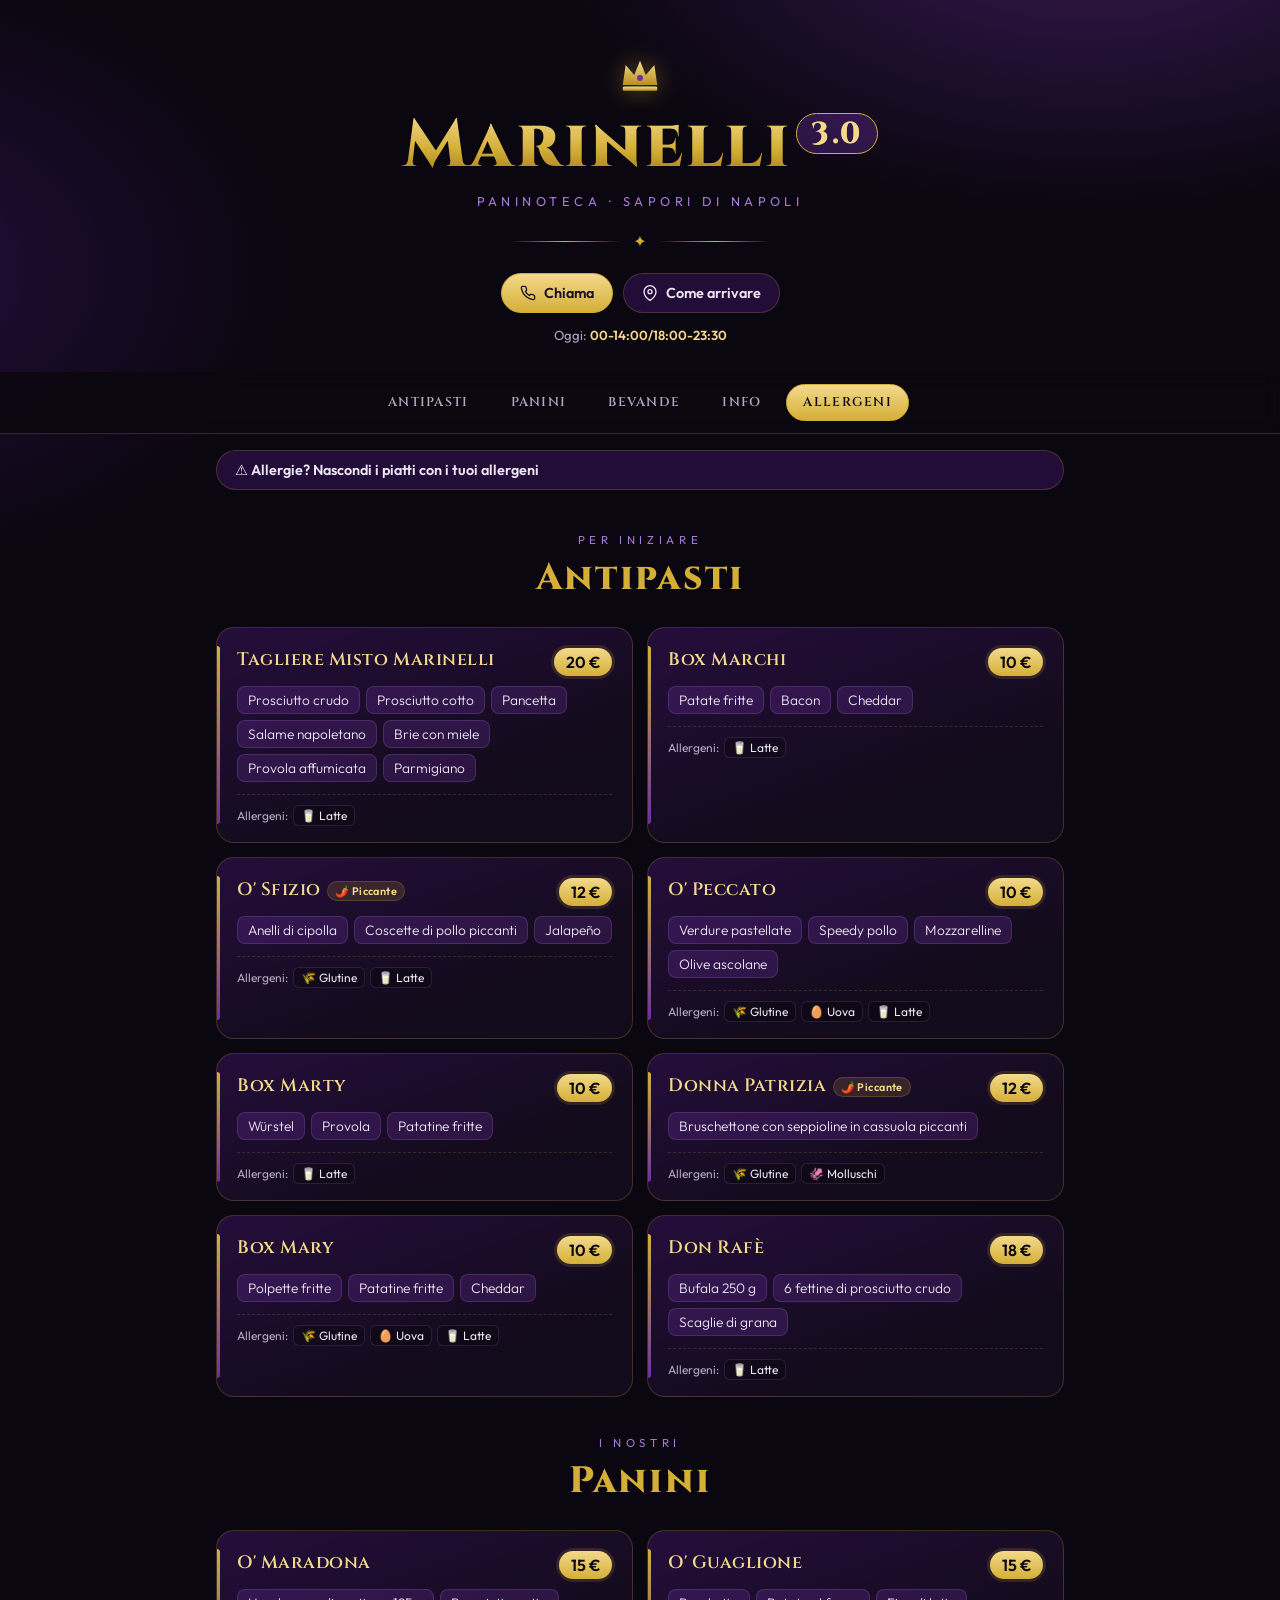
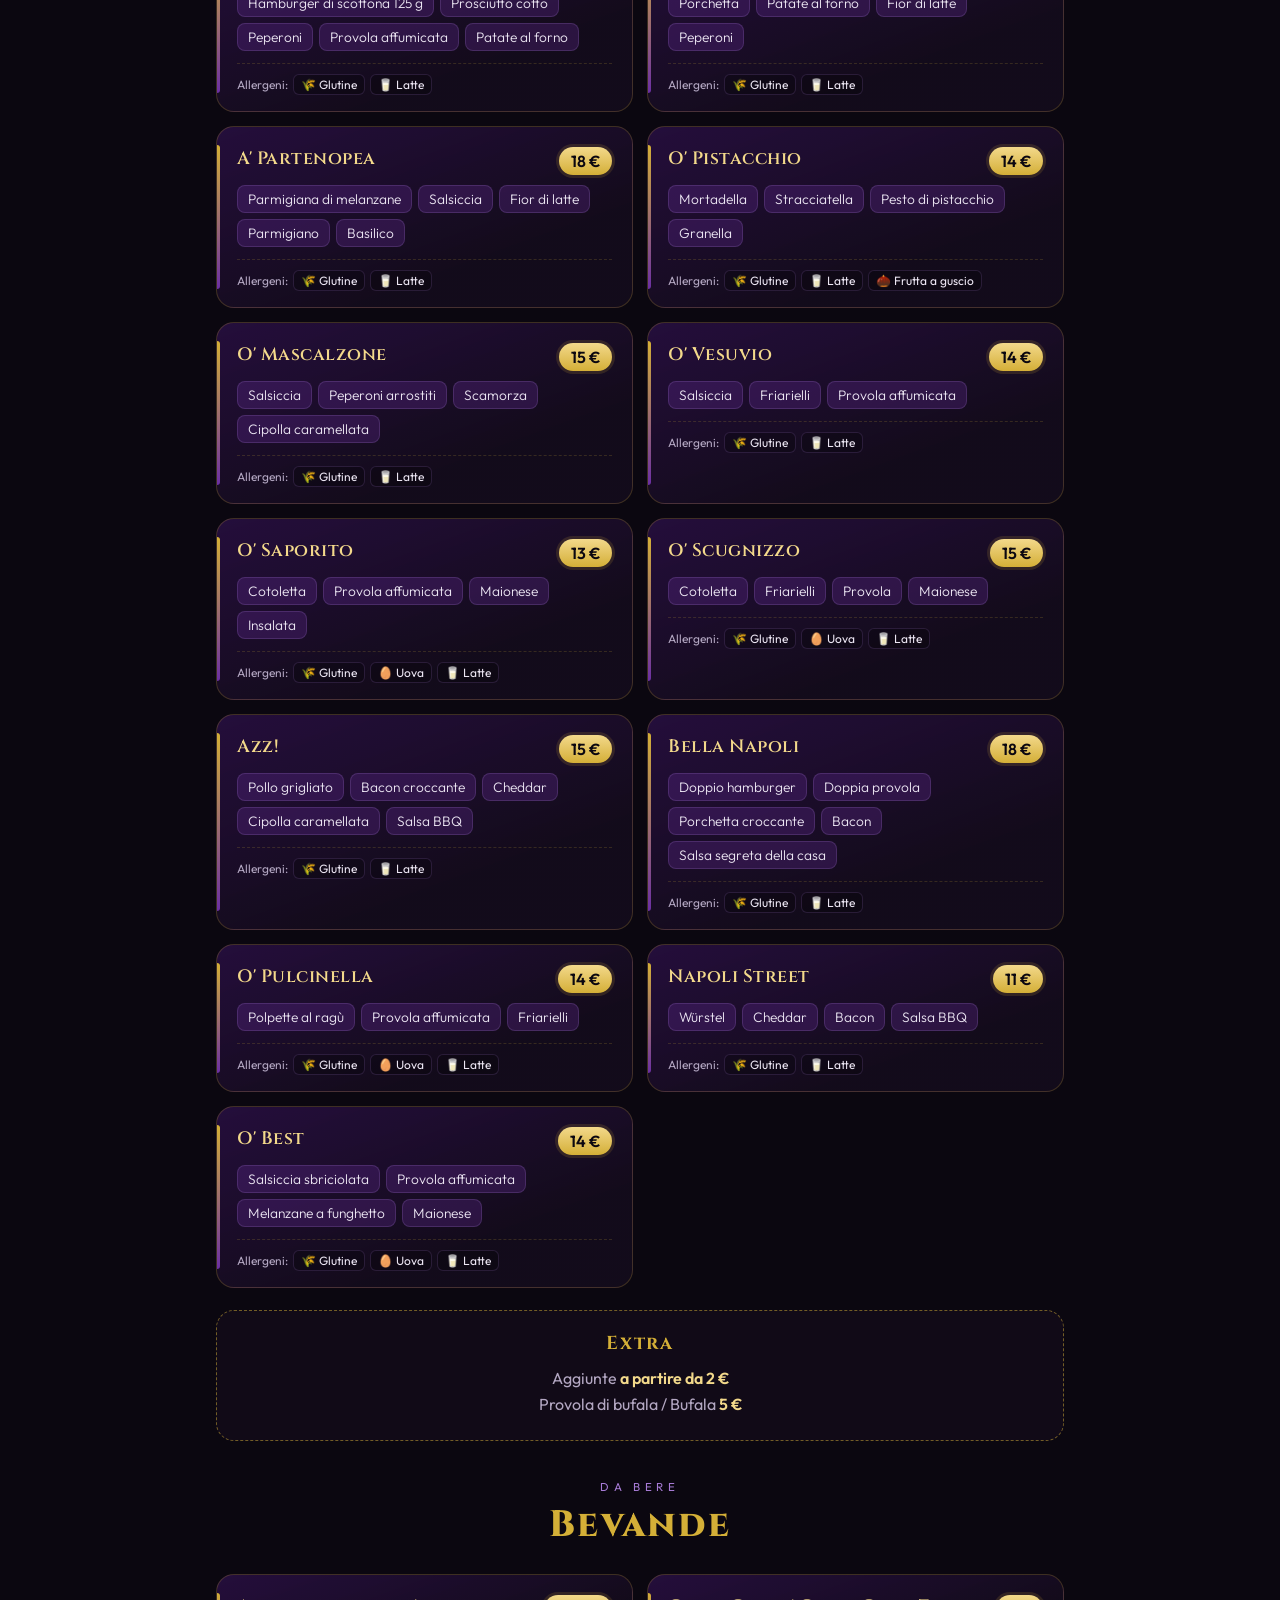
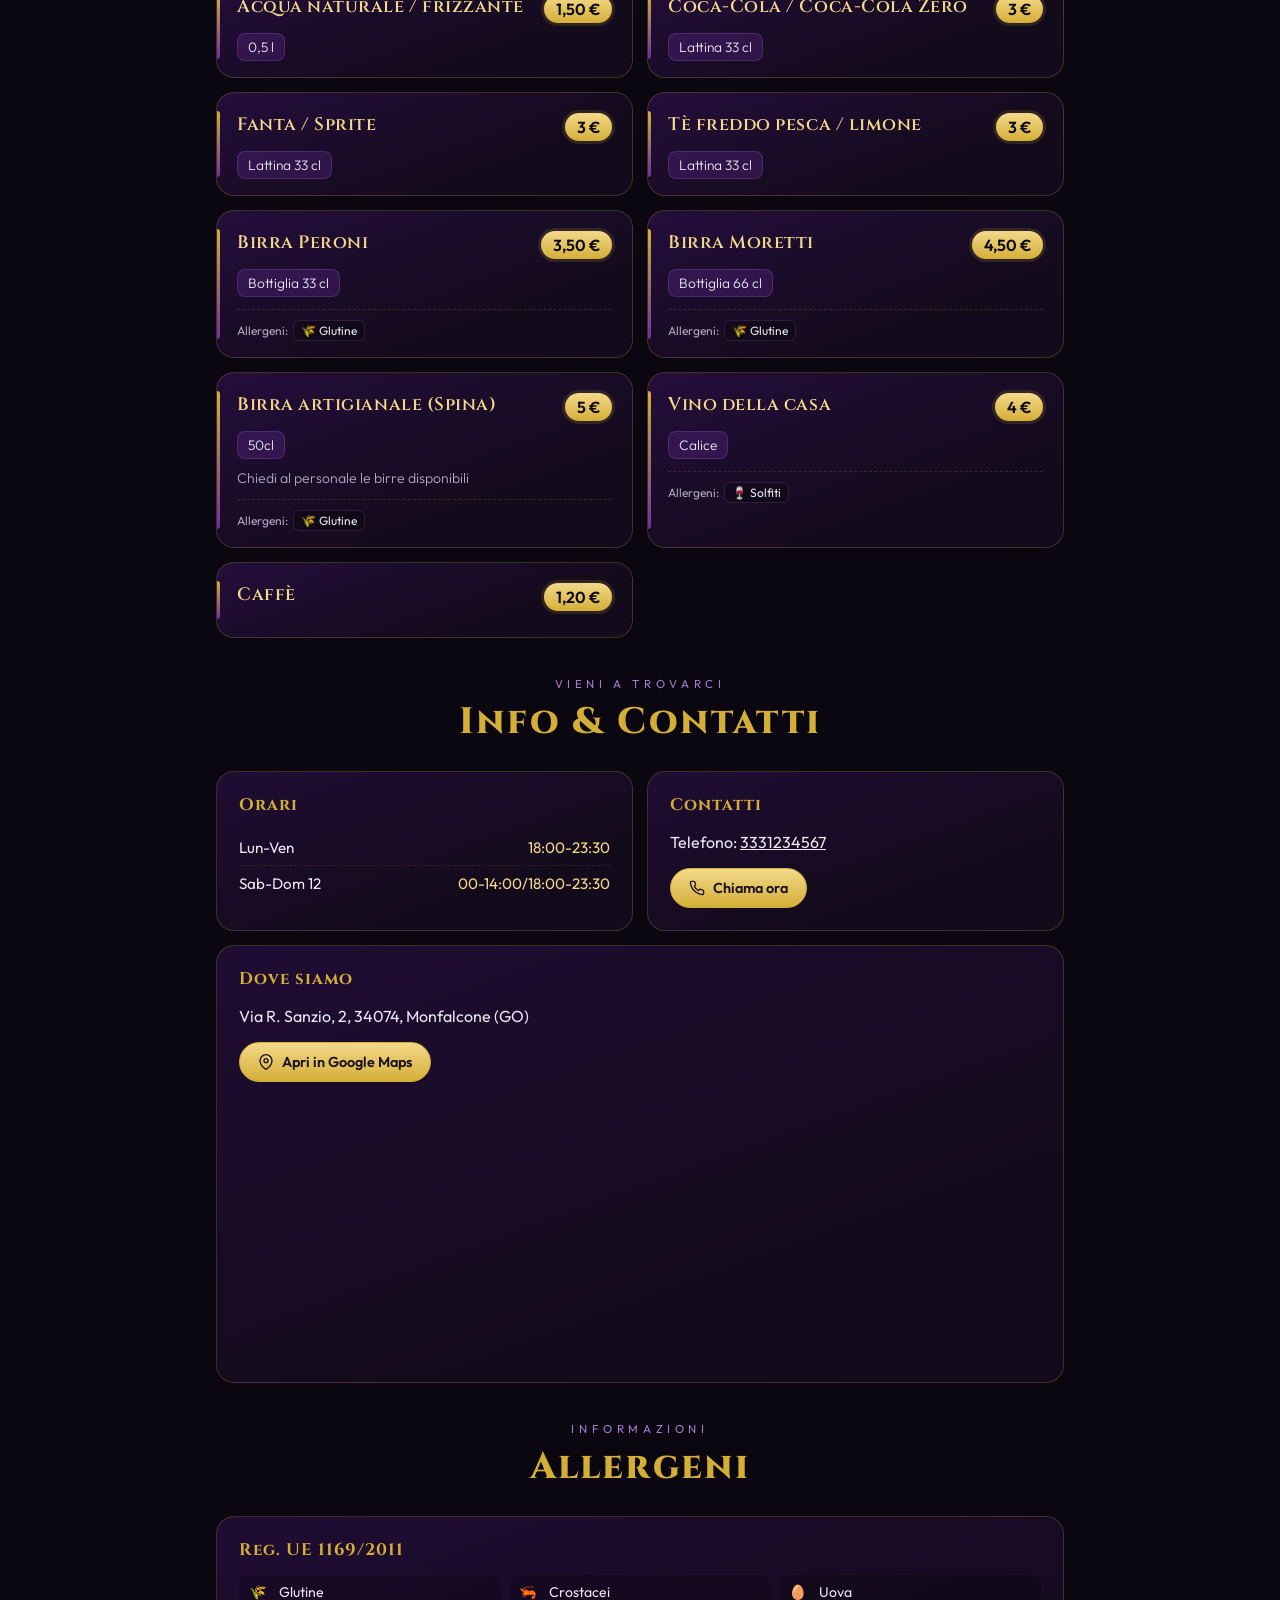
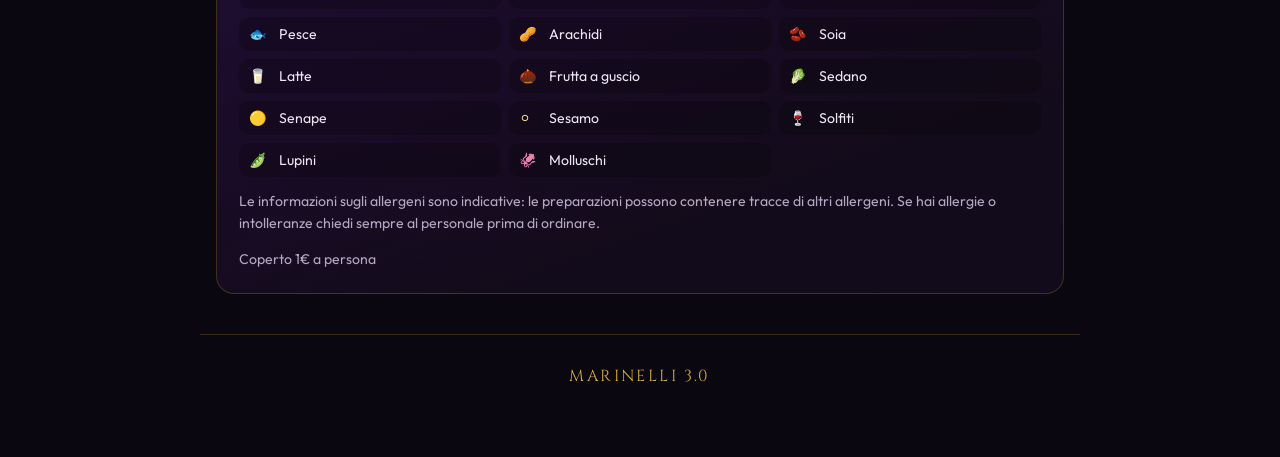
==== commit 74ae5d0e: "Rimosso il pulsante Chiama fisso in basso a destra Co-Authored-By: Claude Opus 5.5 <noreply@anthropi" ====
--- a/index.html
+++ b/index.html
@@ -144,18 +144,10 @@
   .legend b{color:var(--gold-light);font-weight:600;min-width:20px}
   .note{color:var(--muted);font-size:.88rem;line-height:1.55;margin-top:14px}
 
-  /* ---------- FOOTER & FAB ---------- */
+  /* ---------- FOOTER ---------- */
   footer{text-align:center;padding:30px 16px 46px;color:var(--muted);font-size:.78rem;letter-spacing:.06em;border-top:1px solid var(--line);max-width:880px;margin:0 auto}
   footer .brand{font-family:"Cinzel",serif;color:var(--gold);font-size:1rem;letter-spacing:.15em;display:block;margin-bottom:6px}
   footer .social{display:flex;justify-content:center;gap:10px;margin:12px 0}
-  .fab{
-    position:fixed;right:16px;bottom:calc(16px + env(safe-area-inset-bottom));z-index:20;
-    width:58px;height:58px;border-radius:50%;display:grid;place-items:center;
-    background:linear-gradient(180deg,var(--gold-light),var(--gold));color:#1a1020;
-    box-shadow:0 8px 24px rgba(0,0,0,.5),0 0 0 4px rgba(212,175,55,.2);
-  }
-  .fab svg{width:24px;height:24px}
-  @media(min-width:900px){.fab{display:none}}
   .loading{text-align:center;color:var(--muted);padding:60px 0}
 </style>
 </head>
@@ -195,8 +187,6 @@
   <div class="social" id="social"></div>
   <span id="nota"></span>
 </footer>
-
-<a class="fab hidden" id="fab" aria-label="Chiama"></a>
 
 <script>
 const ICON = {
@@ -243,8 +233,6 @@
     L.whatsapp && `<a class="pill" href="${waHref(L.whatsapp)}" target="_blank" rel="noopener">${ICON.wa} WhatsApp</a>`,
     mapLink && `<a class="pill" href="${esc(mapLink)}" target="_blank" rel="noopener">${ICON.map} Come arrivare</a>`
   ].filter(Boolean).join("");
-  const fab = document.getElementById("fab");
-  if (L.telefono) { fab.href = telHref(L.telefono); fab.innerHTML = ICON.tel; fab.classList.remove("hidden"); }
 
   /* social nel footer */
   document.getElementById("social").innerHTML = [
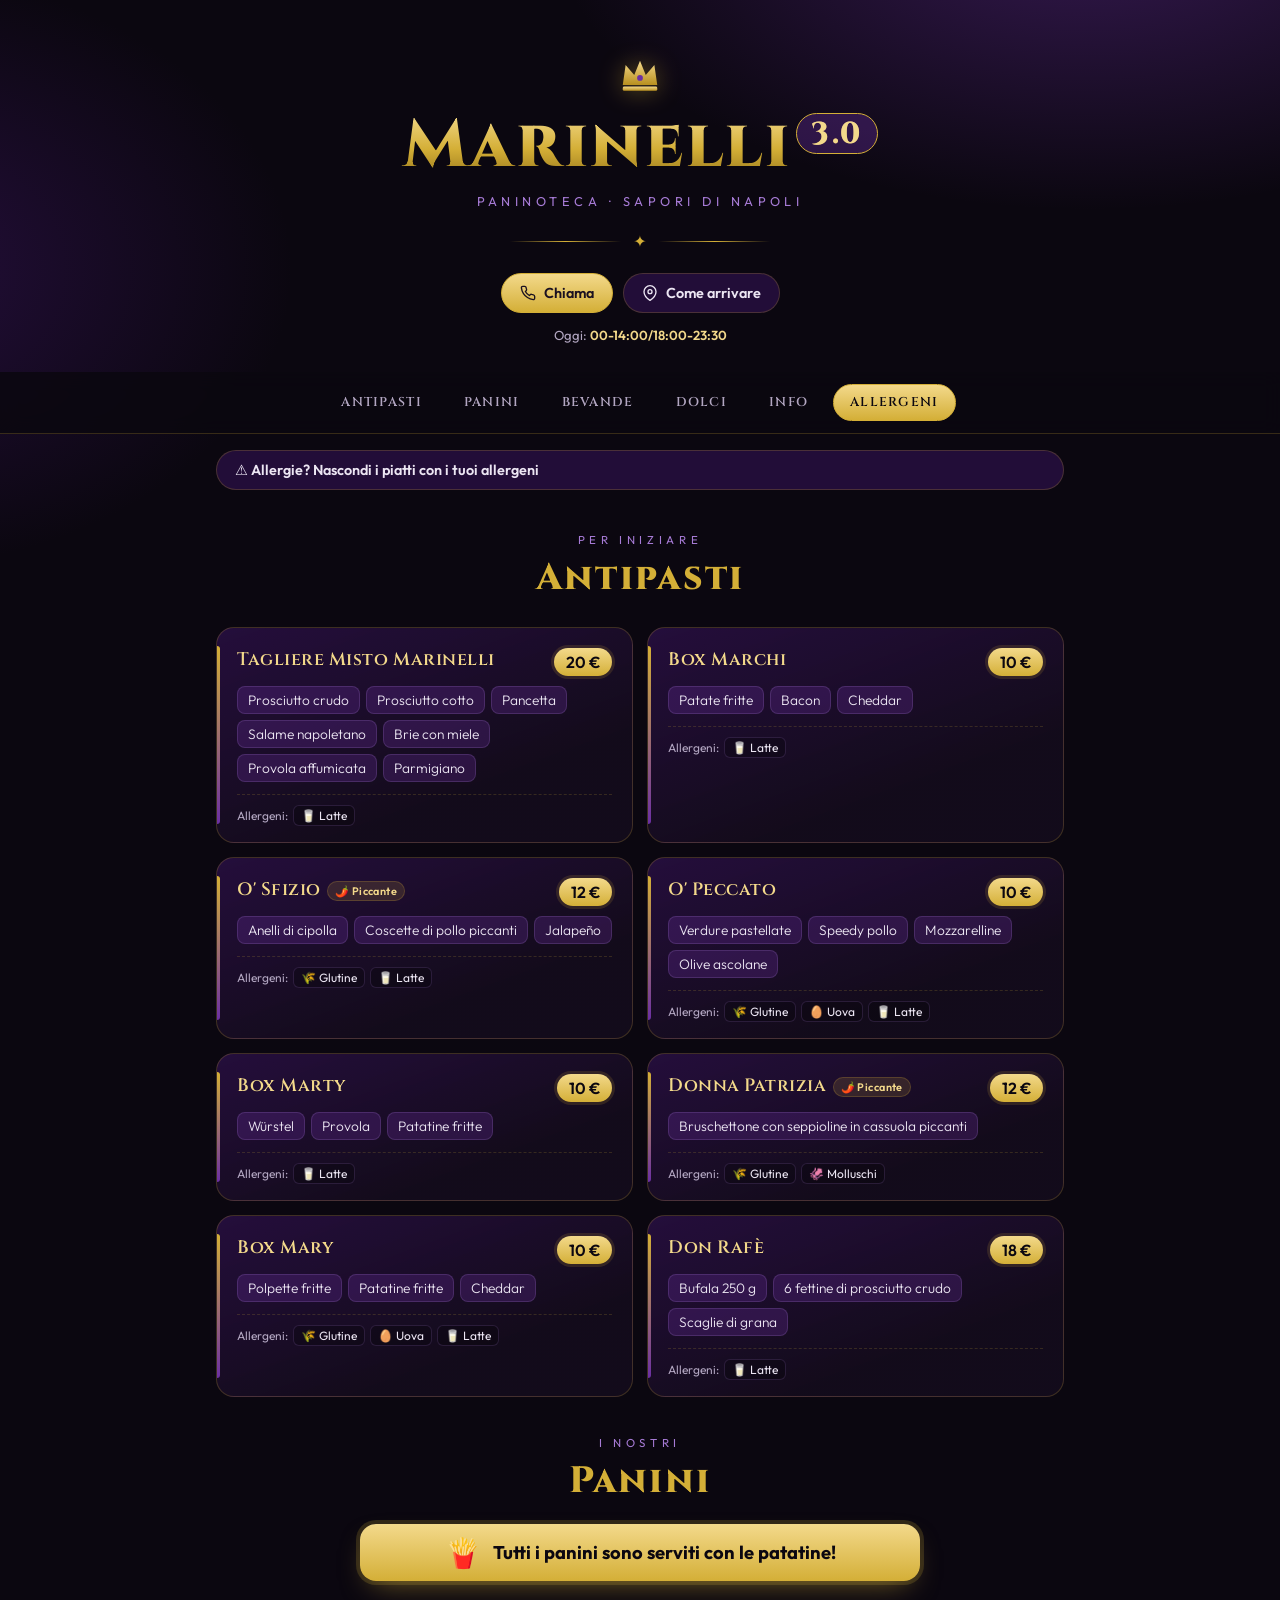
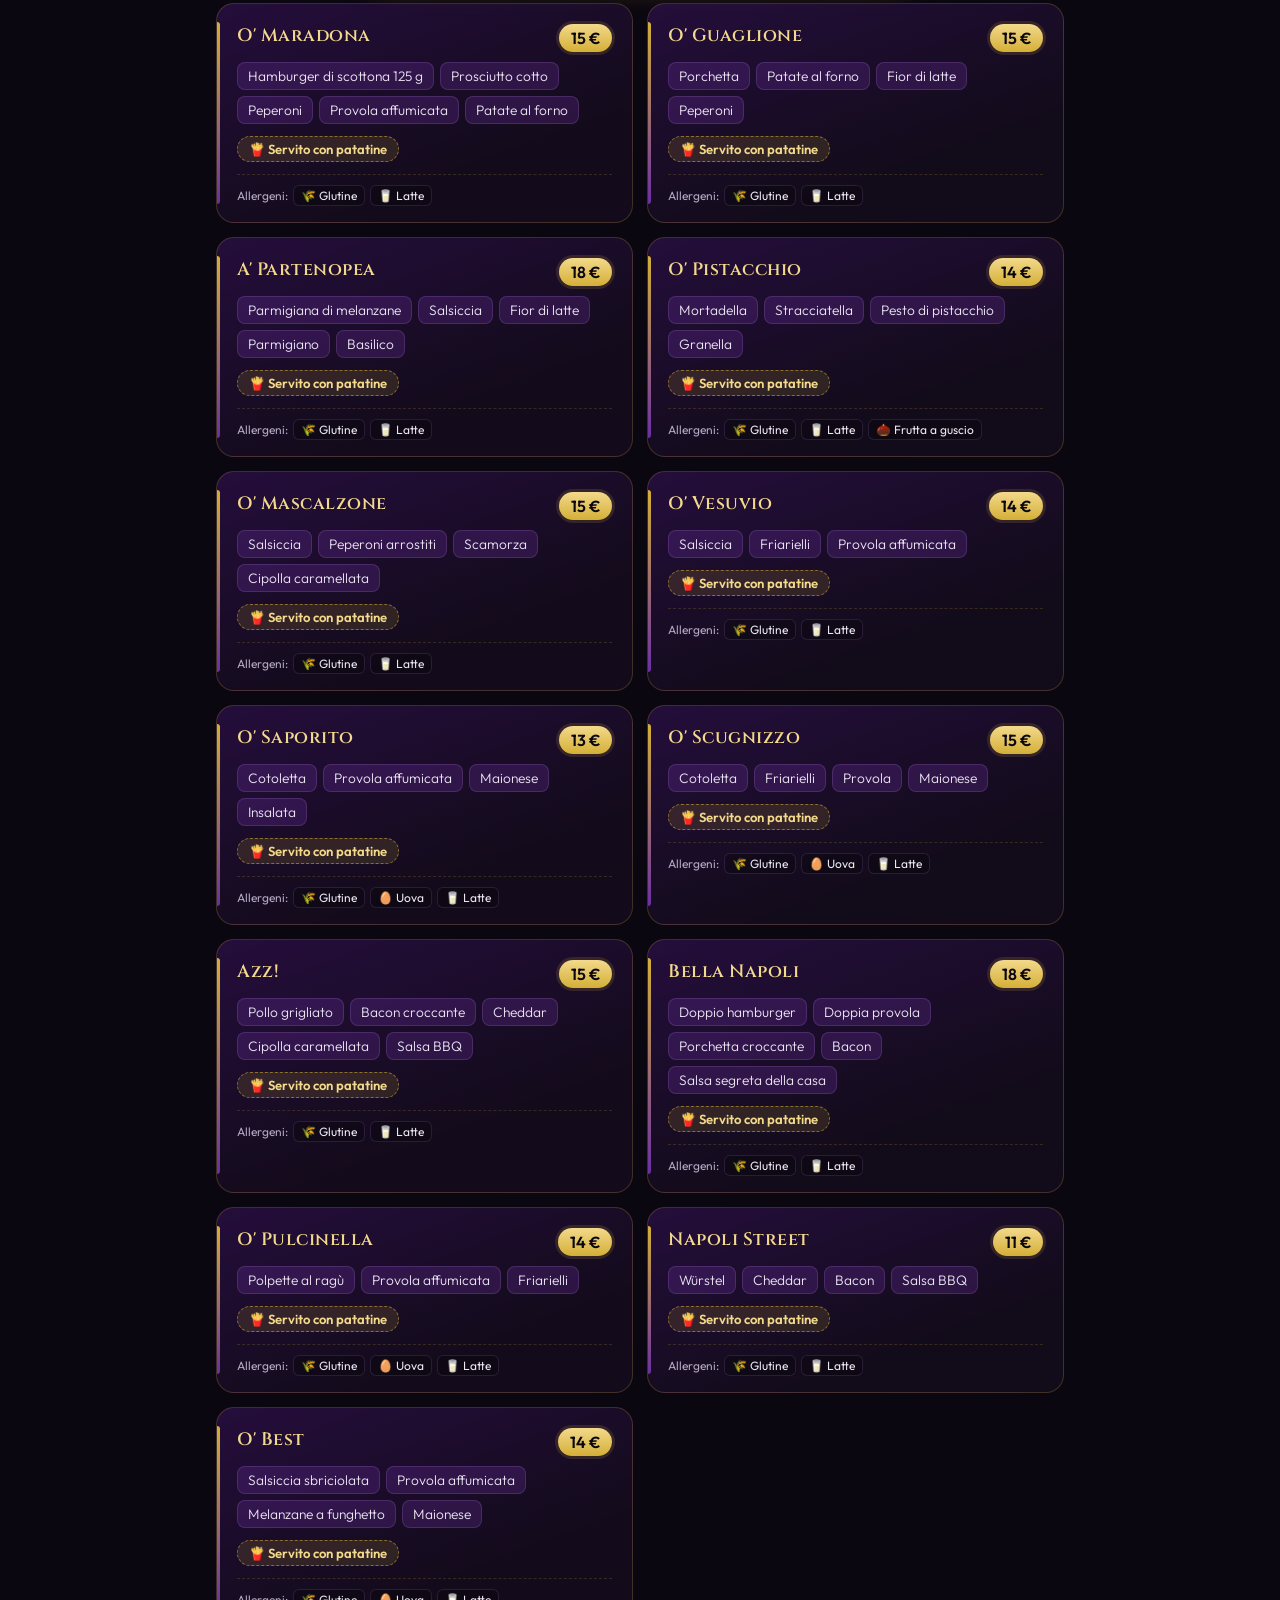
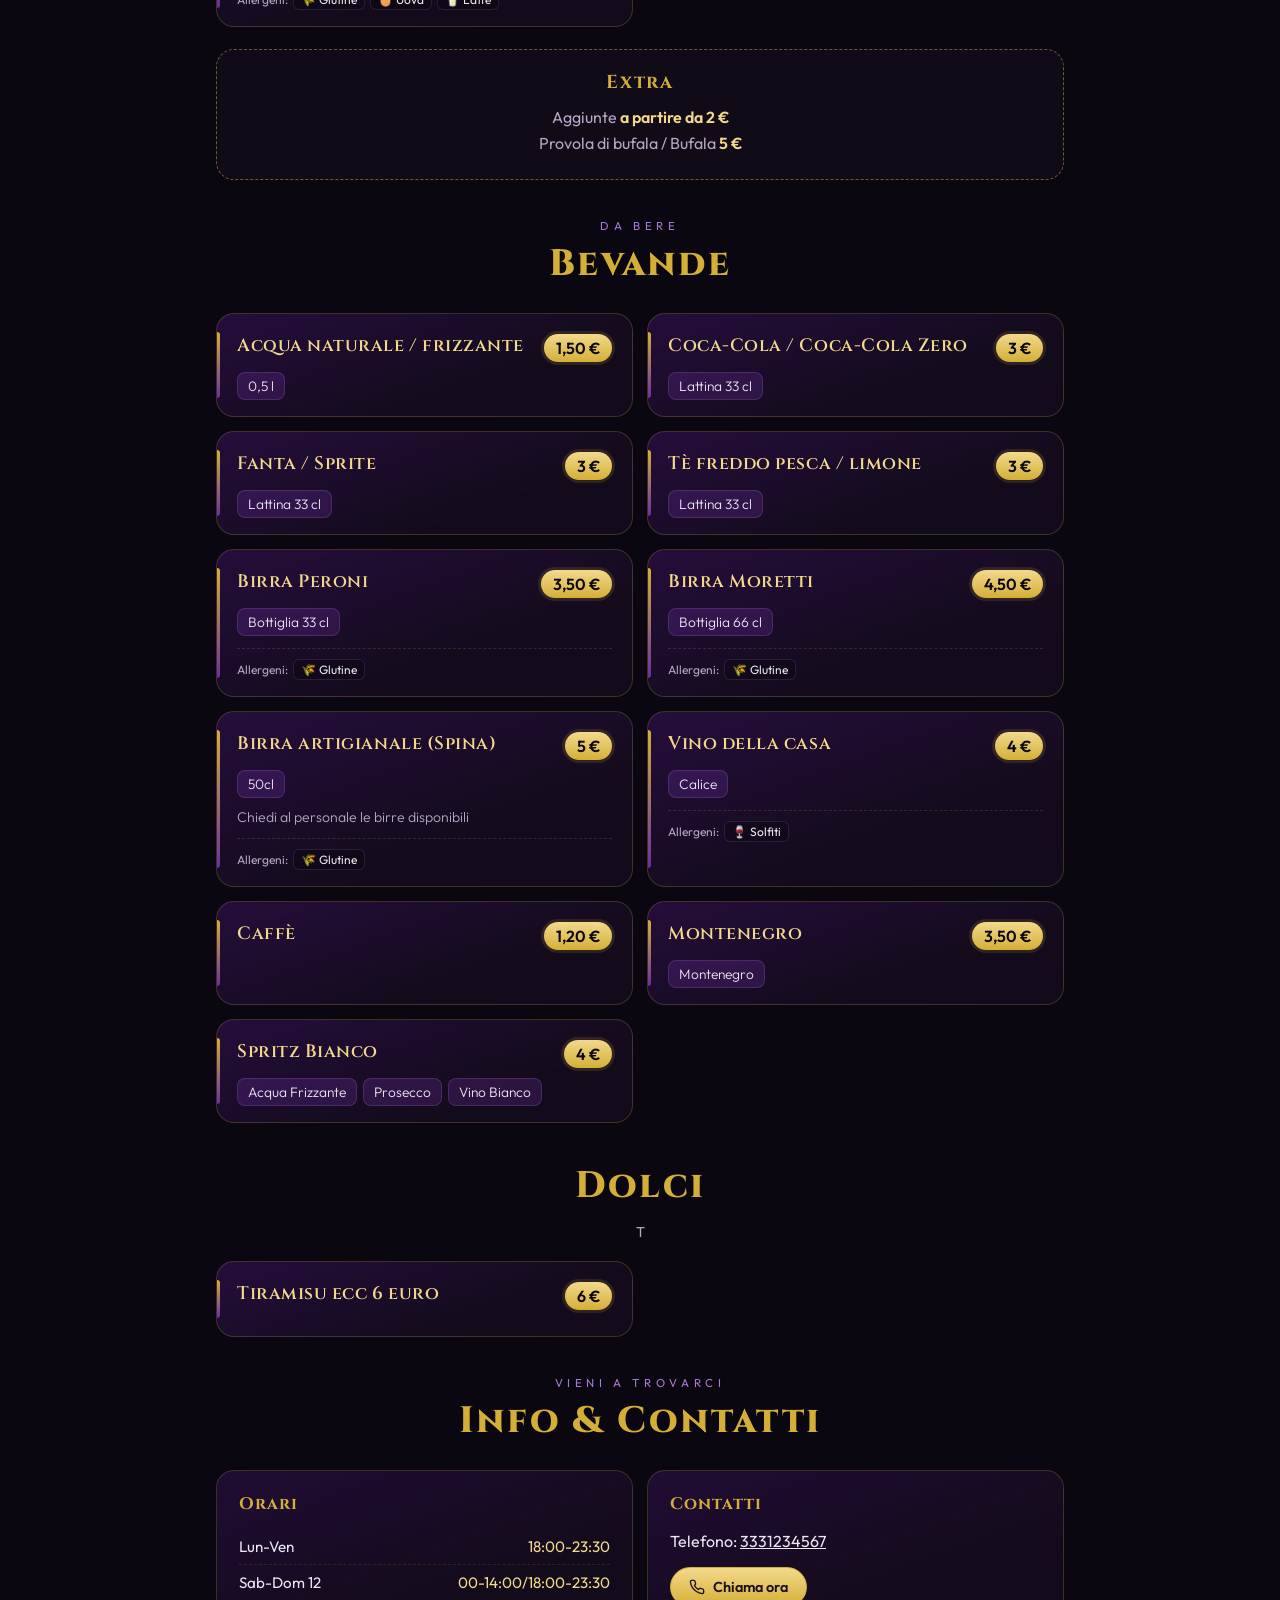
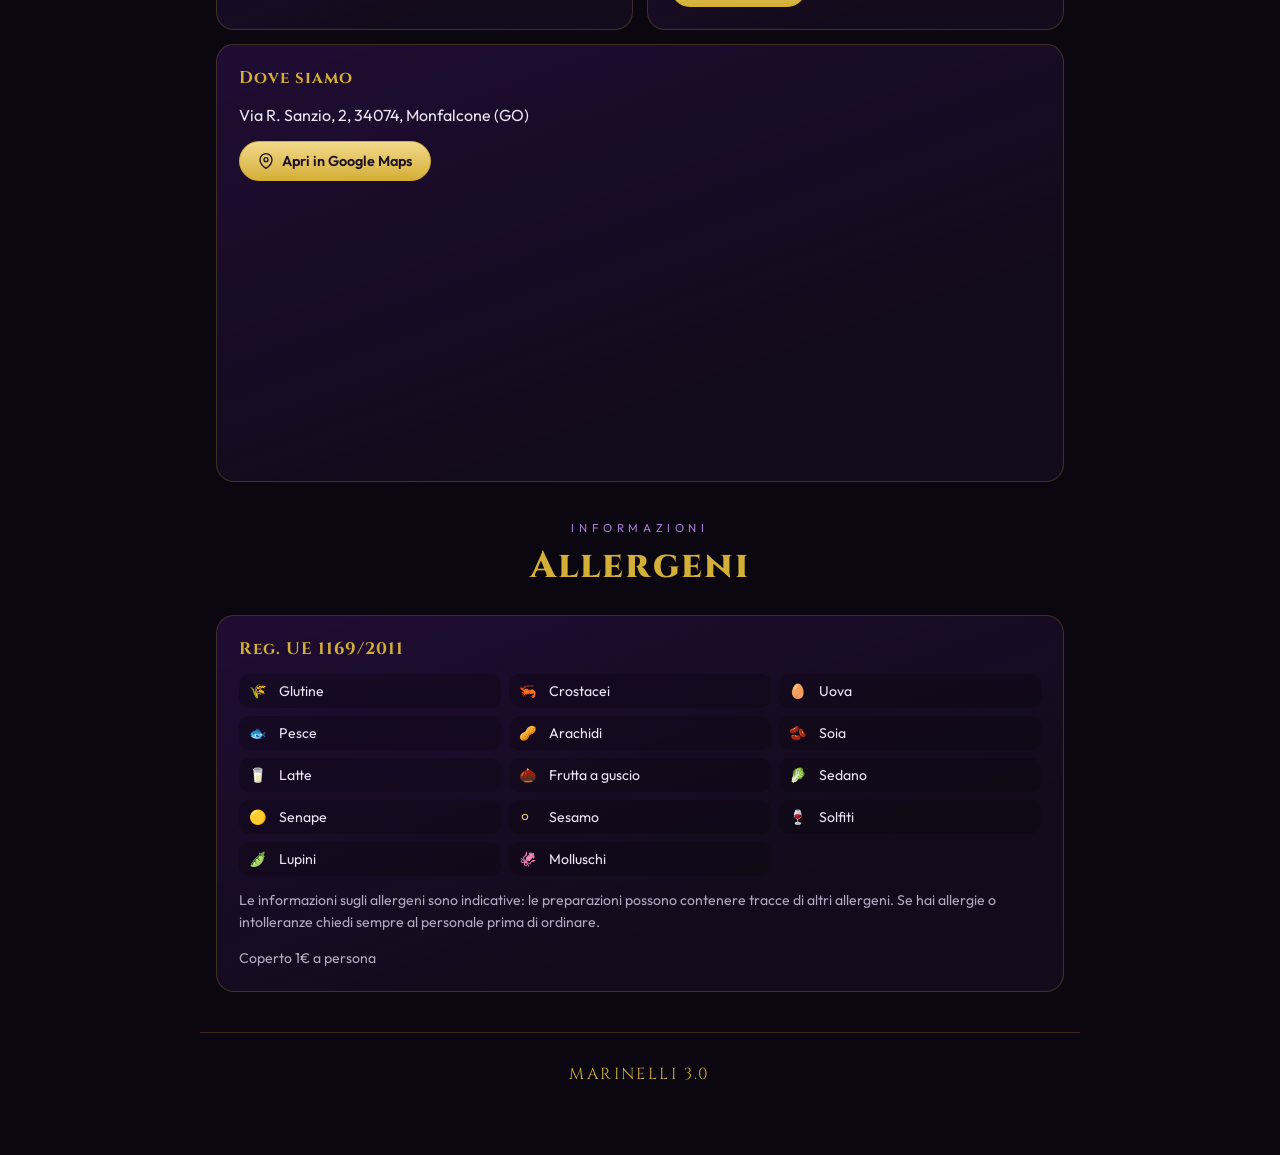
==== commit 60f907ca: "Panini: riquadro in evidenza e etichetta 'Servito con patatine' (modificabili dal pannello) Co-Autho" ====
--- a/index.html
+++ b/index.html
@@ -96,6 +96,11 @@
   .section-title small{display:block;font-size:.72rem;letter-spacing:.4em;text-transform:uppercase;color:var(--purple-soft);margin-bottom:6px}
   .section-title h2{font-family:"Cinzel",serif;font-weight:800;font-size:clamp(1.7rem,6vw,2.3rem);color:var(--gold);letter-spacing:.06em}
   .section-note{text-align:center;color:var(--muted);font-size:.9rem;margin:-12px 0 20px}
+  .highlight{display:flex;align-items:center;justify-content:center;gap:12px;margin:-6px auto 22px;max-width:560px;padding:14px 20px;border-radius:16px;
+    background:linear-gradient(180deg,var(--gold-light),var(--gold));color:var(--black);font-weight:700;font-size:clamp(1rem,4vw,1.15rem);text-align:center;line-height:1.3;
+    box-shadow:0 0 0 4px rgba(212,175,55,.18),0 12px 30px -12px rgba(212,175,55,.6)}
+  .highlight .ico{font-size:1.8rem;line-height:1;flex-shrink:0}
+  .side{display:inline-flex;align-items:center;gap:6px;margin-top:12px;font-size:.82rem;font-weight:600;color:var(--gold-light);padding:4px 11px;border-radius:999px;background:rgba(212,175,55,.14);border:1px dashed rgba(212,175,55,.55)}
 
   .grid{display:grid;gap:14px}
   @media(min-width:720px){.grid{grid-template-columns:1fr 1fr}}
@@ -246,7 +251,7 @@
   navItems.push(`<a href="#allergeni">Allergeni</a>`);
   document.getElementById("nav").innerHTML = navItems.join("");
 
-  const card = p => {
+  const card = (p, s = {}) => {
     const algs = (p.allergeni || []).filter(a => ALG[a]);
     const tags = (p.etichette || []).filter(t => TAG[t]);
     return `
@@ -257,6 +262,7 @@
       </div>
       ${(p.ingredienti || []).length ? `<ul class="ingredients">${p.ingredienti.map(x => `<li>${esc(x)}</li>`).join("")}</ul>` : ""}
       ${p.descrizione ? `<p class="desc">${esc(p.descrizione)}</p>` : ""}
+      ${s.etichettaCard ? `<div class="side">${esc(s.etichettaCard)}</div>` : ""}
       ${algs.length ? `<div class="alg">Allergeni: ${algs.map(a => `<span title="${esc(ALG[a].nome)}">${ALG[a].icona} ${esc(ALG[a].nome)}</span>`).join("")}</div>` : ""}
     </article>`;
   };
@@ -264,8 +270,9 @@
   let html = sezioni.map((s, i) => `
     <section id="${slug(s.titolo, i)}">
       <div class="section-title">${s.sopratitolo ? `<small>${esc(s.sopratitolo)}</small>` : ""}<h2>${esc(s.titolo)}</h2></div>
+      ${s.evidenza ? `<div class="highlight"><span class="ico">${esc(s.iconaEvidenza || "🍟")}</span><span>${esc(s.evidenza)}</span></div>` : ""}
       ${s.nota ? `<p class="section-note">${esc(s.nota)}</p>` : ""}
-      <div class="grid">${(s.piatti || []).map(card).join("")}</div>
+      <div class="grid">${(s.piatti || []).map(p => card(p, s)).join("")}</div>
       ${(s.extra || []).length ? `<div class="extras"><h3>Extra</h3>${s.extra.map(e =>
         `<p>${esc(e.testo)}${e.prezzo !== "" && e.prezzo != null ? ` <strong>${euro(e.prezzo)}</strong>` : ""}</p>`).join("")}</div>` : ""}
     </section>`).join("");
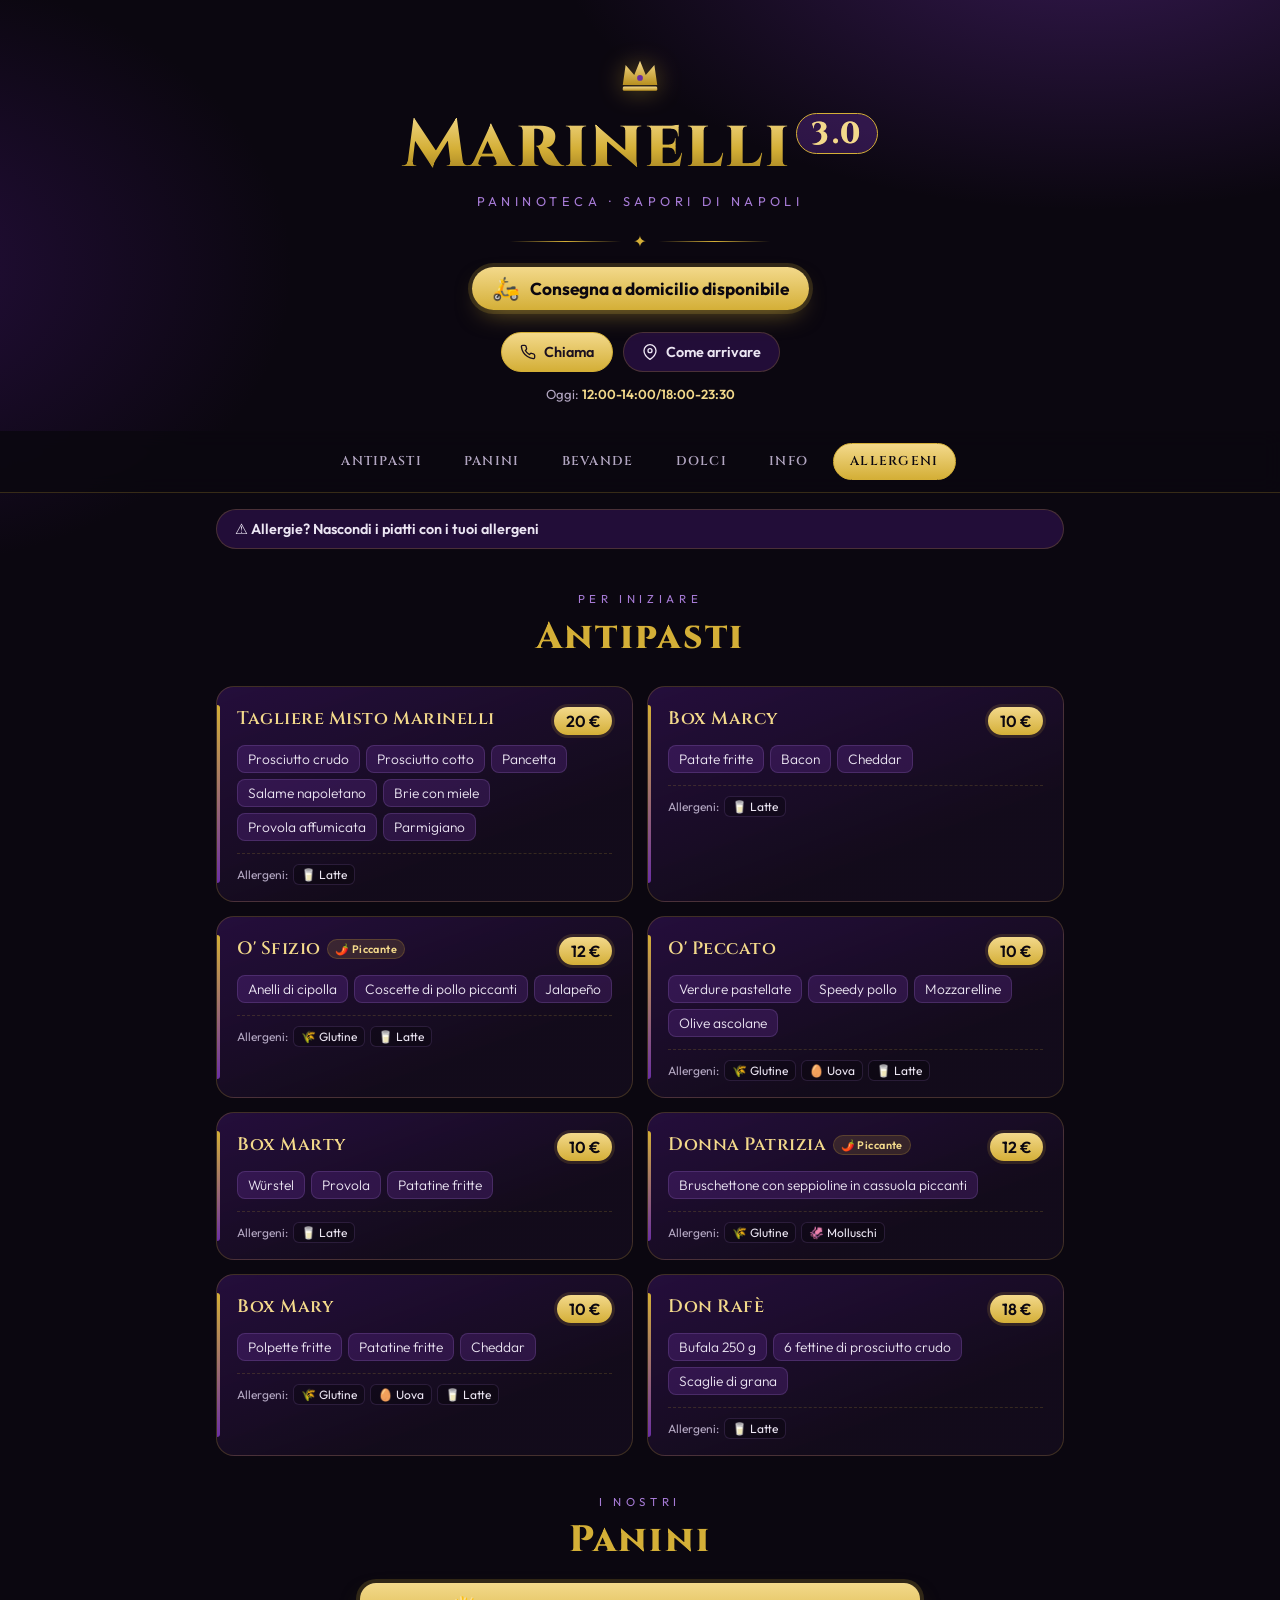
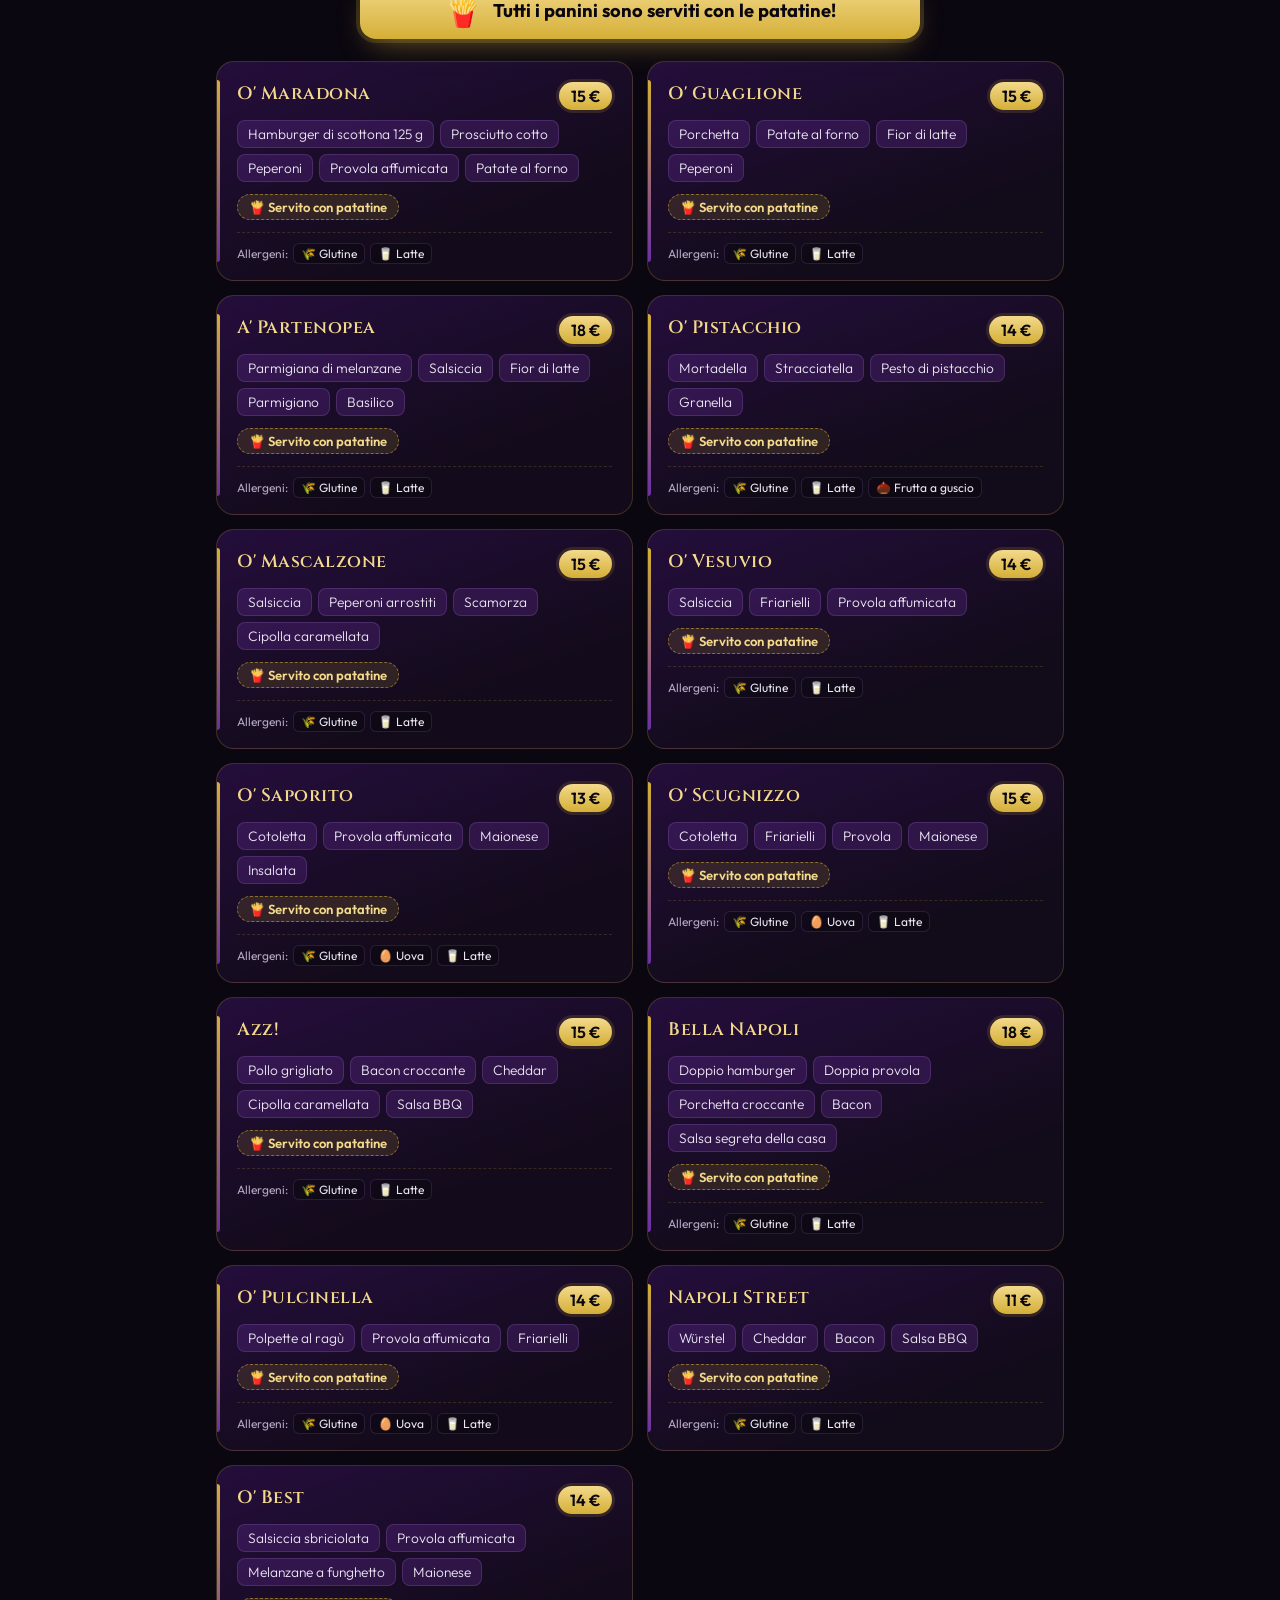
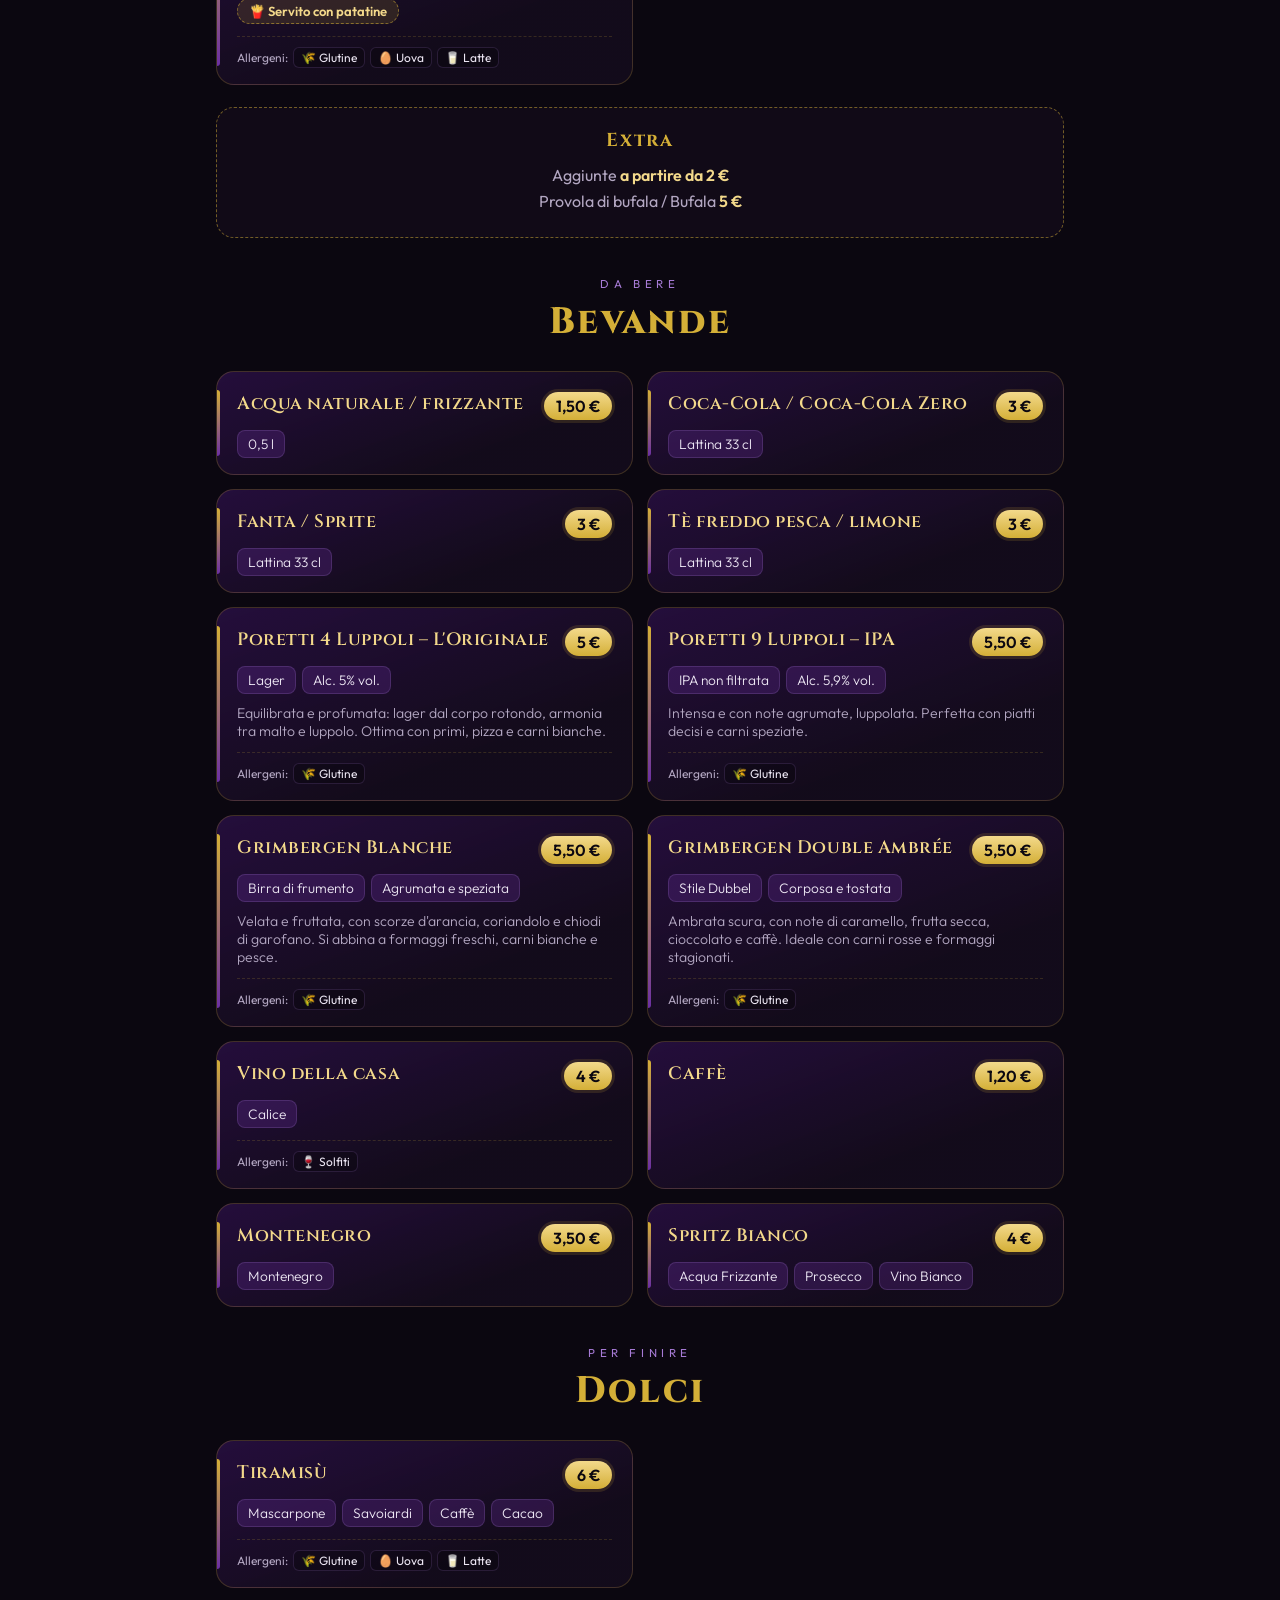
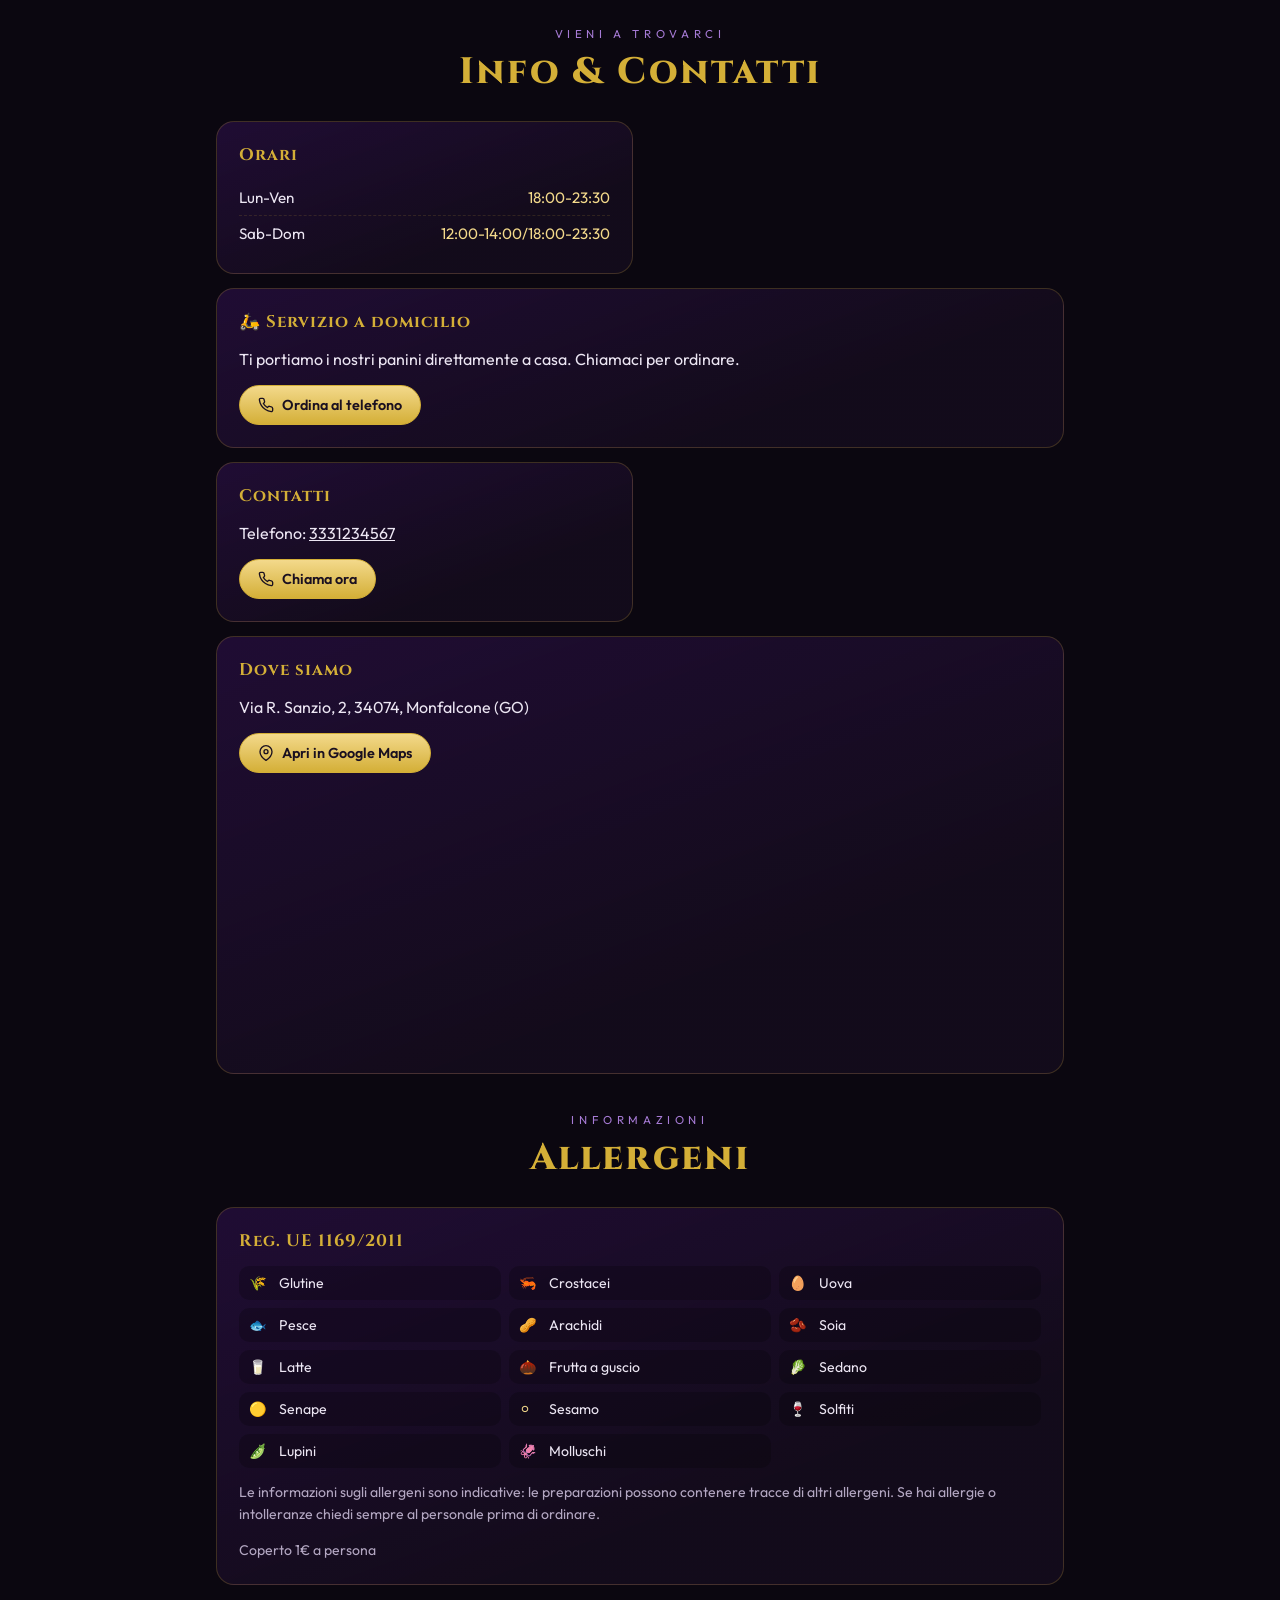
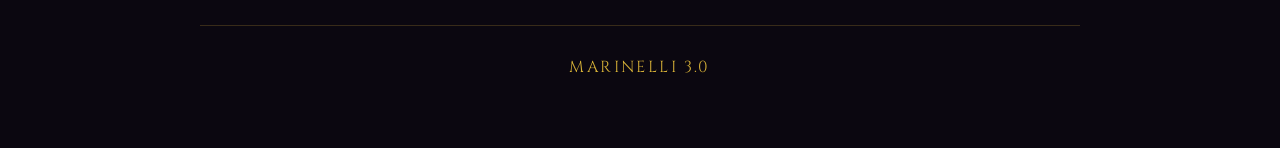
==== commit 7fe363b8: "Servizio a domicilio in evidenza (in cima e in Info), modificabile dal pannello; orari letti anche s" ====
--- a/index.html
+++ b/index.html
@@ -58,6 +58,9 @@
   .pill:hover{border-color:var(--gold)}
   .pill.gold{background:linear-gradient(180deg,var(--gold-light),var(--gold));color:#1a1020;border-color:var(--gold)}
   .pill svg{width:16px;height:16px;flex-shrink:0}
+  .delivery{display:inline-flex;align-items:center;gap:10px;margin-top:16px;padding:10px 20px;border-radius:999px;font-weight:700;font-size:clamp(.95rem,4vw,1.08rem);color:var(--black);text-decoration:none;
+    background:linear-gradient(180deg,var(--gold-light),var(--gold));box-shadow:0 0 0 4px rgba(212,175,55,.18),0 10px 26px -10px rgba(212,175,55,.6)}
+  .delivery .ico{font-size:1.4rem;line-height:1}
   .open-now{display:inline-block;margin-top:14px;font-size:.82rem;color:var(--muted)}
   .open-now b{color:var(--gold-light);font-weight:600}
 
@@ -168,6 +171,7 @@
   <h1 id="nome">Marinelli<span class="ver">3.0</span></h1>
   <p class="tagline" id="sottotitolo">Paninoteca · Sapori di Napoli</p>
   <div class="divider">✦</div>
+  <div id="delivery"></div>
   <div class="quick" id="quick"></div>
   <div id="openNow"></div>
 </header>
@@ -230,7 +234,9 @@
 
   const fullAddr = [L.indirizzo, L.citta].filter(Boolean).join(", ");
   const mapLink = L.linkMappa || (fullAddr ? "https://www.google.com/maps/search/?api=1&query=" + encodeURIComponent(fullAddr) : "");
-  const hasInfo = L.telefono || L.whatsapp || fullAddr || (L.orari || []).length || L.email;
+  const hasInfo = L.telefono || L.whatsapp || fullAddr || (L.orari || []).length || L.email || m.domicilio;
+  document.getElementById("delivery").innerHTML = m.domicilio
+    ? `<a class="delivery" href="${hasInfo ? "#domicilio" : "#"}"><span class="ico">🛵</span><span>${esc(m.domicilio)}</span></a>` : "";
 
   /* pulsanti rapidi */
   document.getElementById("quick").innerHTML = [
@@ -283,8 +289,14 @@
       <div class="section-title"><small>Vieni a trovarci</small><h2>Info & Contatti</h2></div>
       <div class="info-grid">
         ${(L.orari || []).length ? `<div class="panel"><h3>Orari</h3><ul class="hours">${L.orari.map(o => {
-          const k = o.indexOf(":"); const a = k > 0 && k < 25 ? o.slice(0, k) : o, b = k > 0 && k < 25 ? o.slice(k + 1) : "";
+          const [a, b] = splitOrario(o);
           return `<li><span>${esc(a.trim())}</span><span>${esc(b.trim())}</span></li>`; }).join("")}</ul></div>` : ""}
+        ${m.domicilio ? `<div class="panel full" id="domicilio"><h3>🛵 Servizio a domicilio</h3>
+          <p class="addr">${esc(m.domicilioDettagli || m.domicilio)}</p>
+          ${(L.telefono || L.whatsapp) ? `<div class="btns">
+            ${L.telefono ? `<a class="pill gold" href="${telHref(L.telefono)}">${ICON.tel} Ordina al telefono</a>` : ""}
+            ${L.whatsapp ? `<a class="pill" href="${waHref(L.whatsapp)}" target="_blank" rel="noopener">${ICON.wa} Ordina su WhatsApp</a>` : ""}
+          </div>` : ""}</div>` : ""}
         ${(L.telefono || L.whatsapp || L.email) ? `<div class="panel"><h3>Contatti</h3>
           ${L.telefono ? `<p class="addr">Telefono: <a href="${telHref(L.telefono)}">${esc(L.telefono)}</a></p>` : ""}
           <div class="btns">
@@ -346,13 +358,20 @@
 };
 
 /* ---------- aperto ora (se gli orari sono nel formato "Lun–Ven: 18:00–23:00") ---------- */
+/* "Lun-Ven: 18:00-23:30" oppure "Sab-Dom 12:00-14:00" -> [giorni, orari] */
+function splitOrario(o) {
+  const m = String(o).match(/^(.*?[a-zà-ù.)])\s*:?\s*(\d.*|chius.*)$/i);
+  if (m) return [m[1].trim(), m[2].trim()];
+  const k = o.indexOf(":"); return k > 0 ? [o.slice(0, k).trim(), o.slice(k + 1).trim()] : [o, ""];
+}
+
 function openNow(L) {
   const box = document.getElementById("openNow"); box.innerHTML = "";
   const days = ["dom","lun","mar","mer","gio","ven","sab"], now = new Date(), today = now.getDay(), mins = now.getHours() * 60 + now.getMinutes();
   const dayIdx = s => days.indexOf(s.trim().toLowerCase().slice(0, 3));
   for (const o of L.orari || []) {
-    const k = o.indexOf(":"); if (k < 0) continue;
-    const dpart = o.slice(0, k).toLowerCase(), tpart = o.slice(k + 1);
+    const [dp, tpart] = splitOrario(o); if (!tpart) continue;
+    const dpart = dp.toLowerCase();
     let match = false;
     if (/tutti|ogni giorno/.test(dpart)) match = true;
     dpart.split(/,|\se\s/).forEach(seg => {
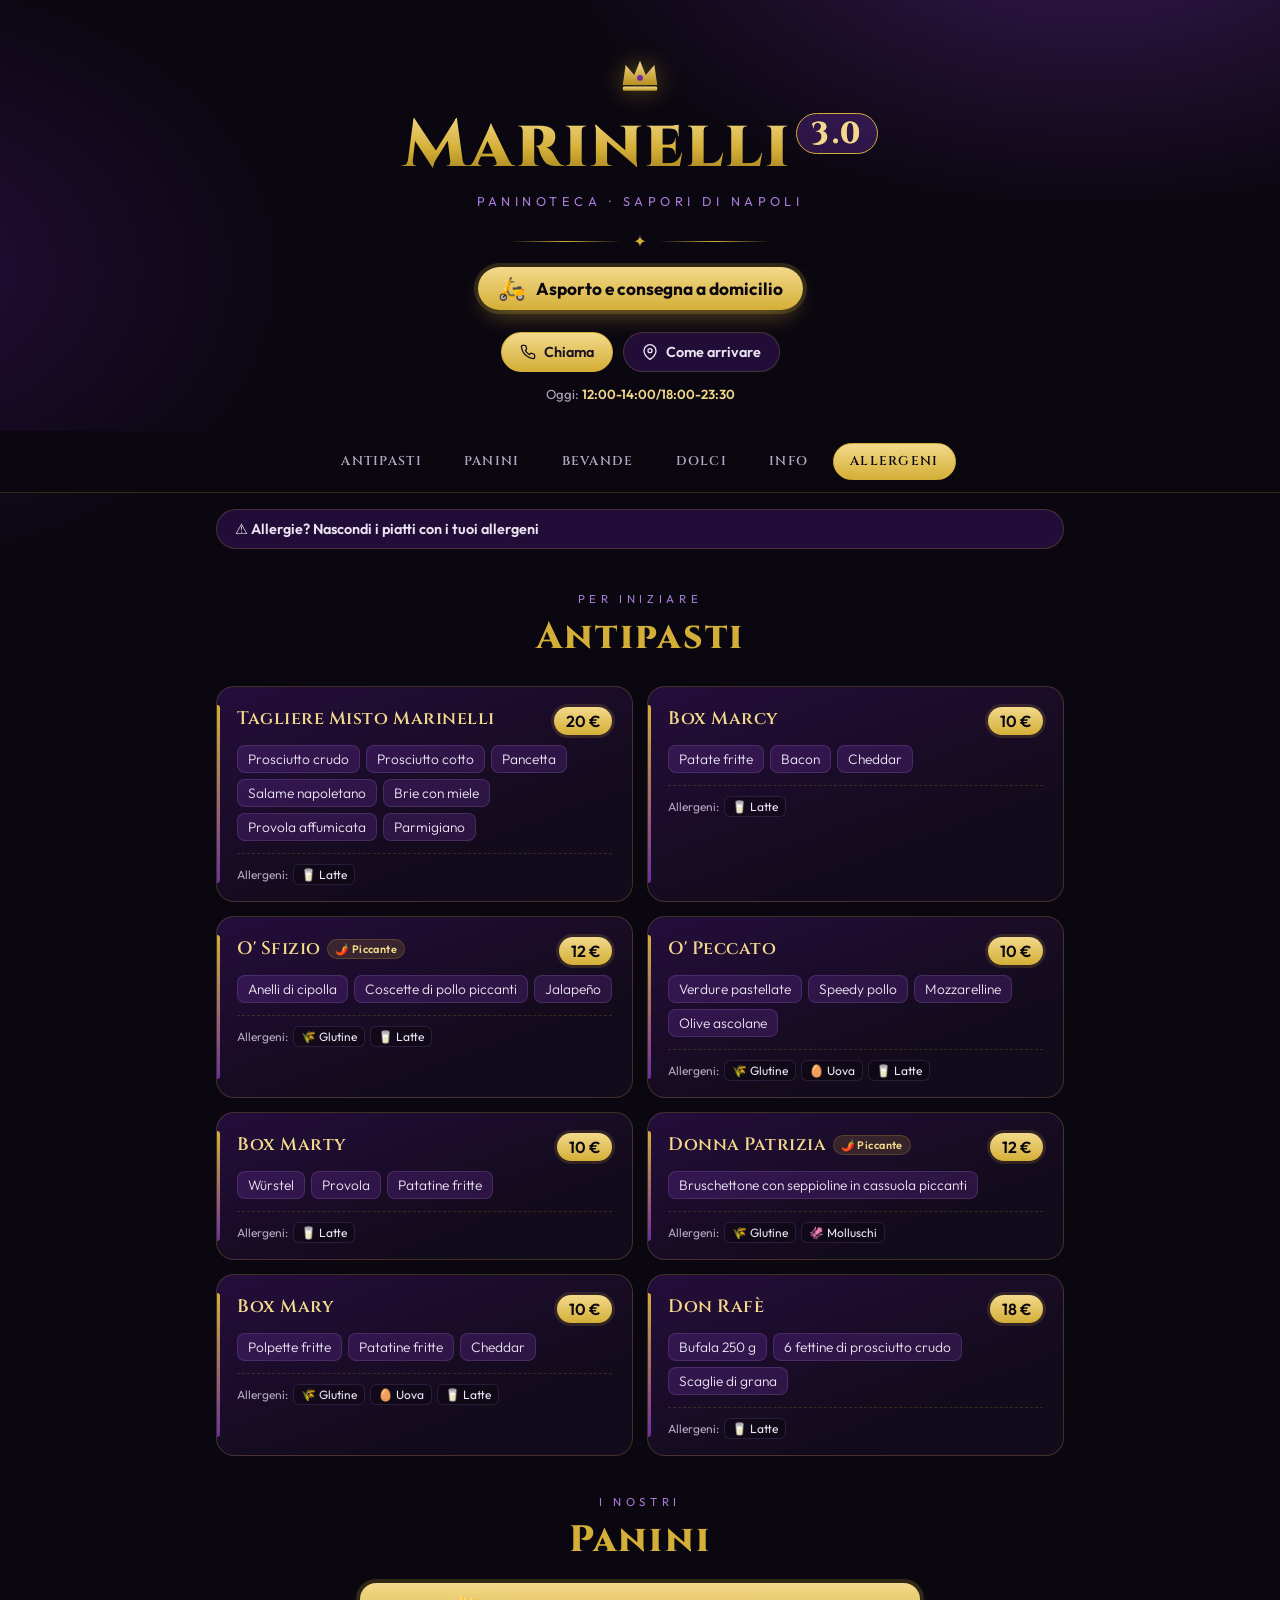
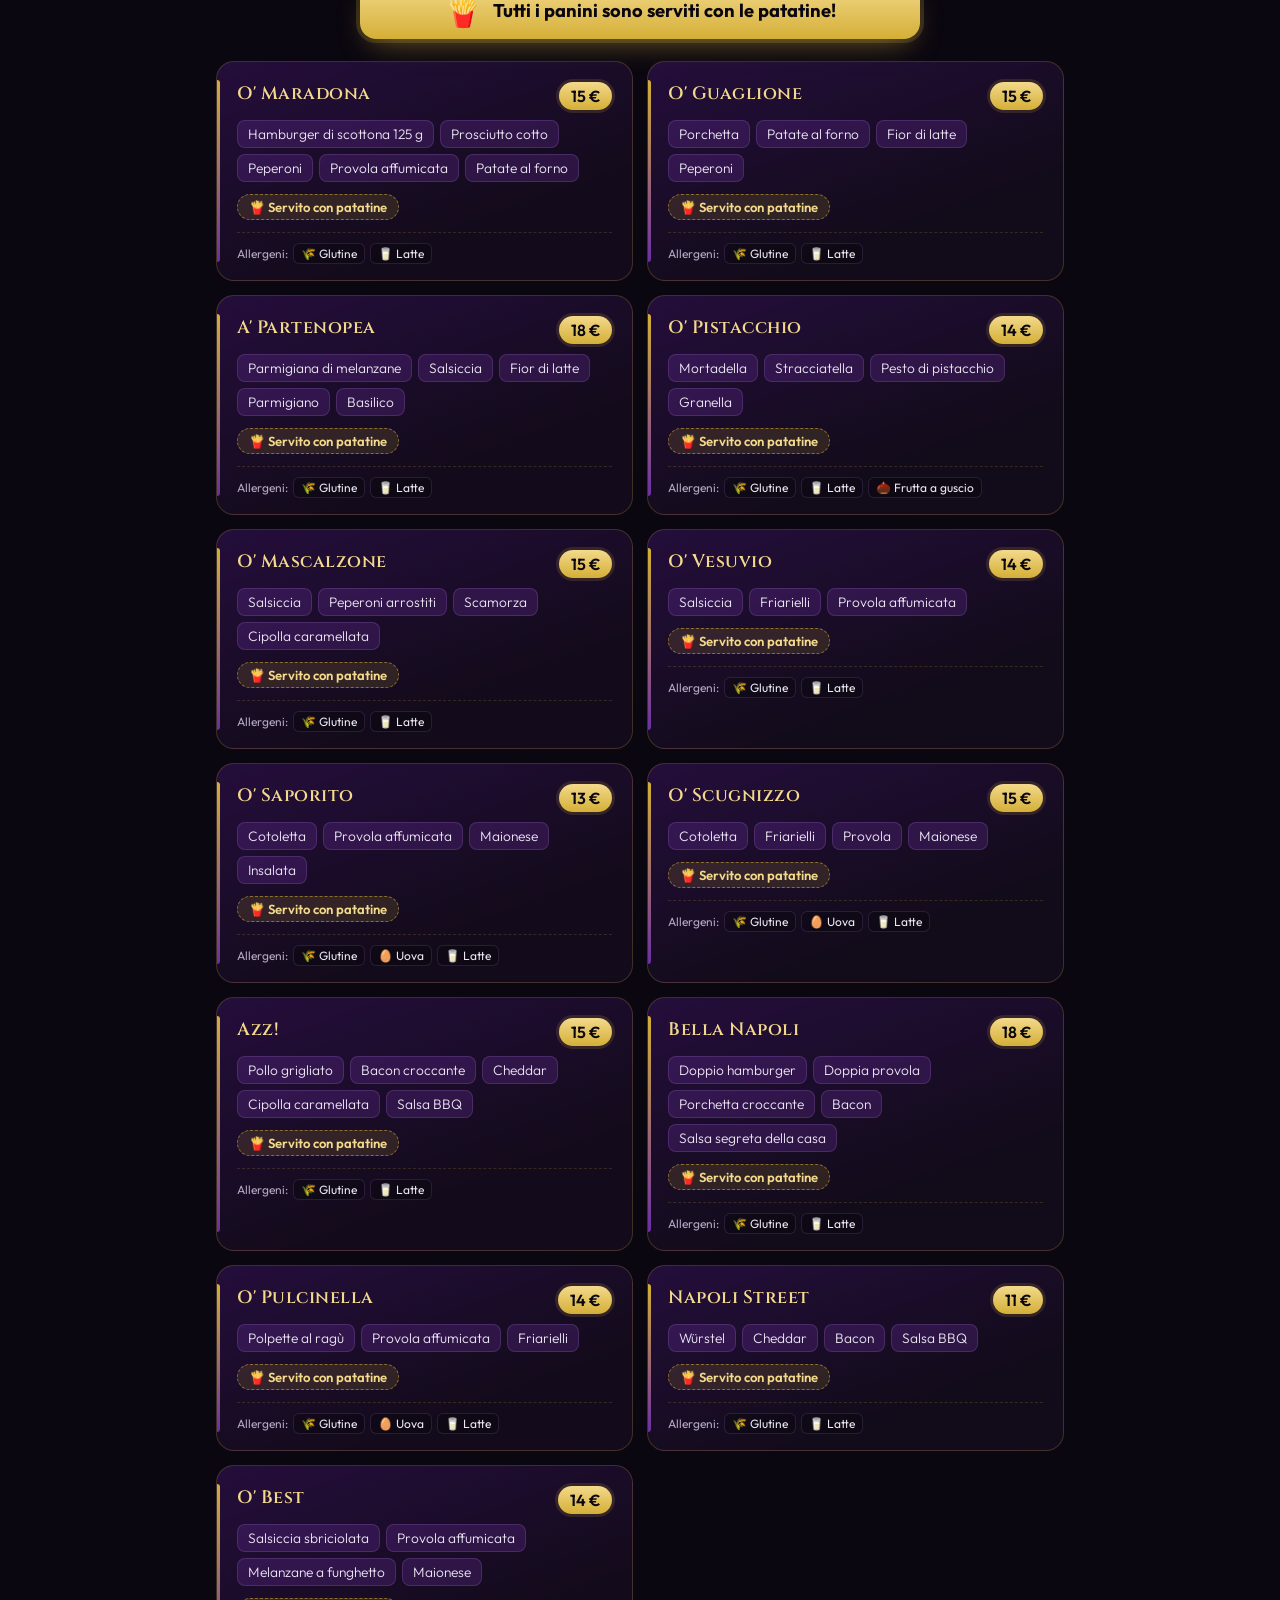
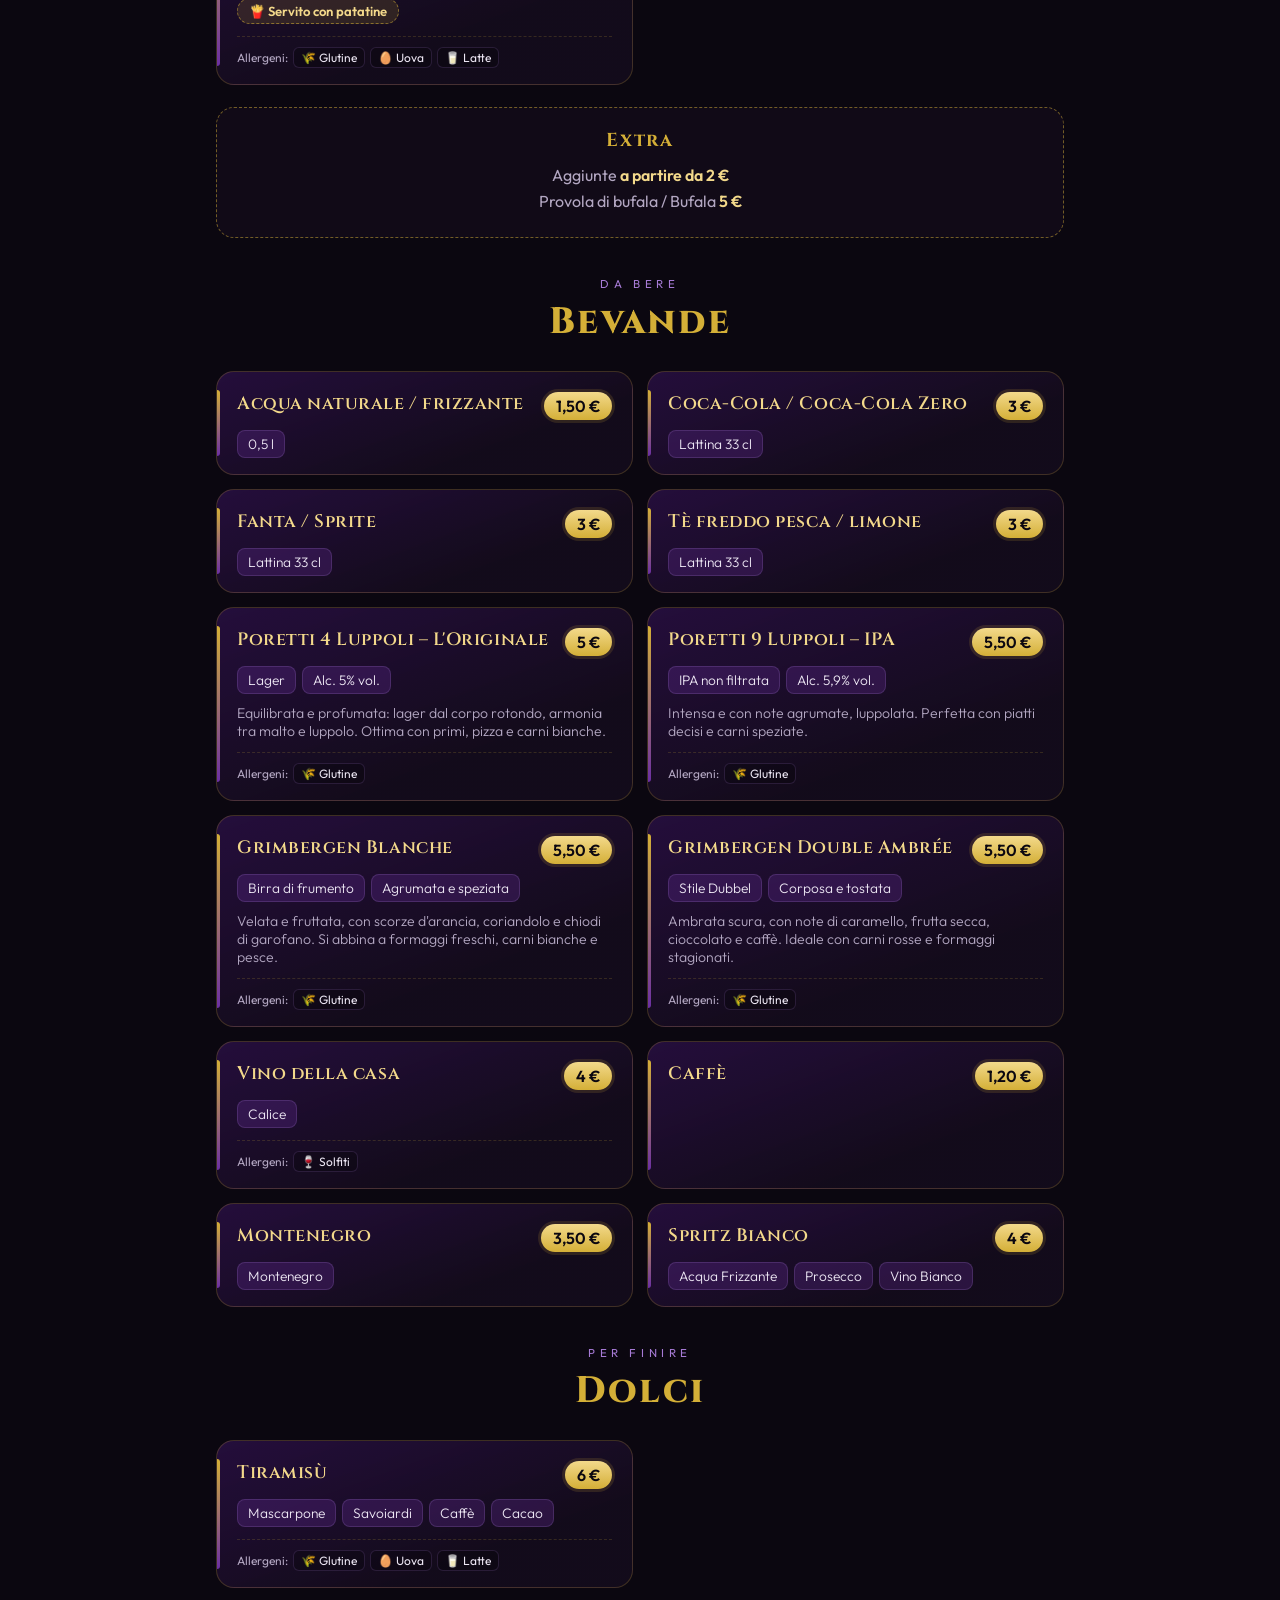
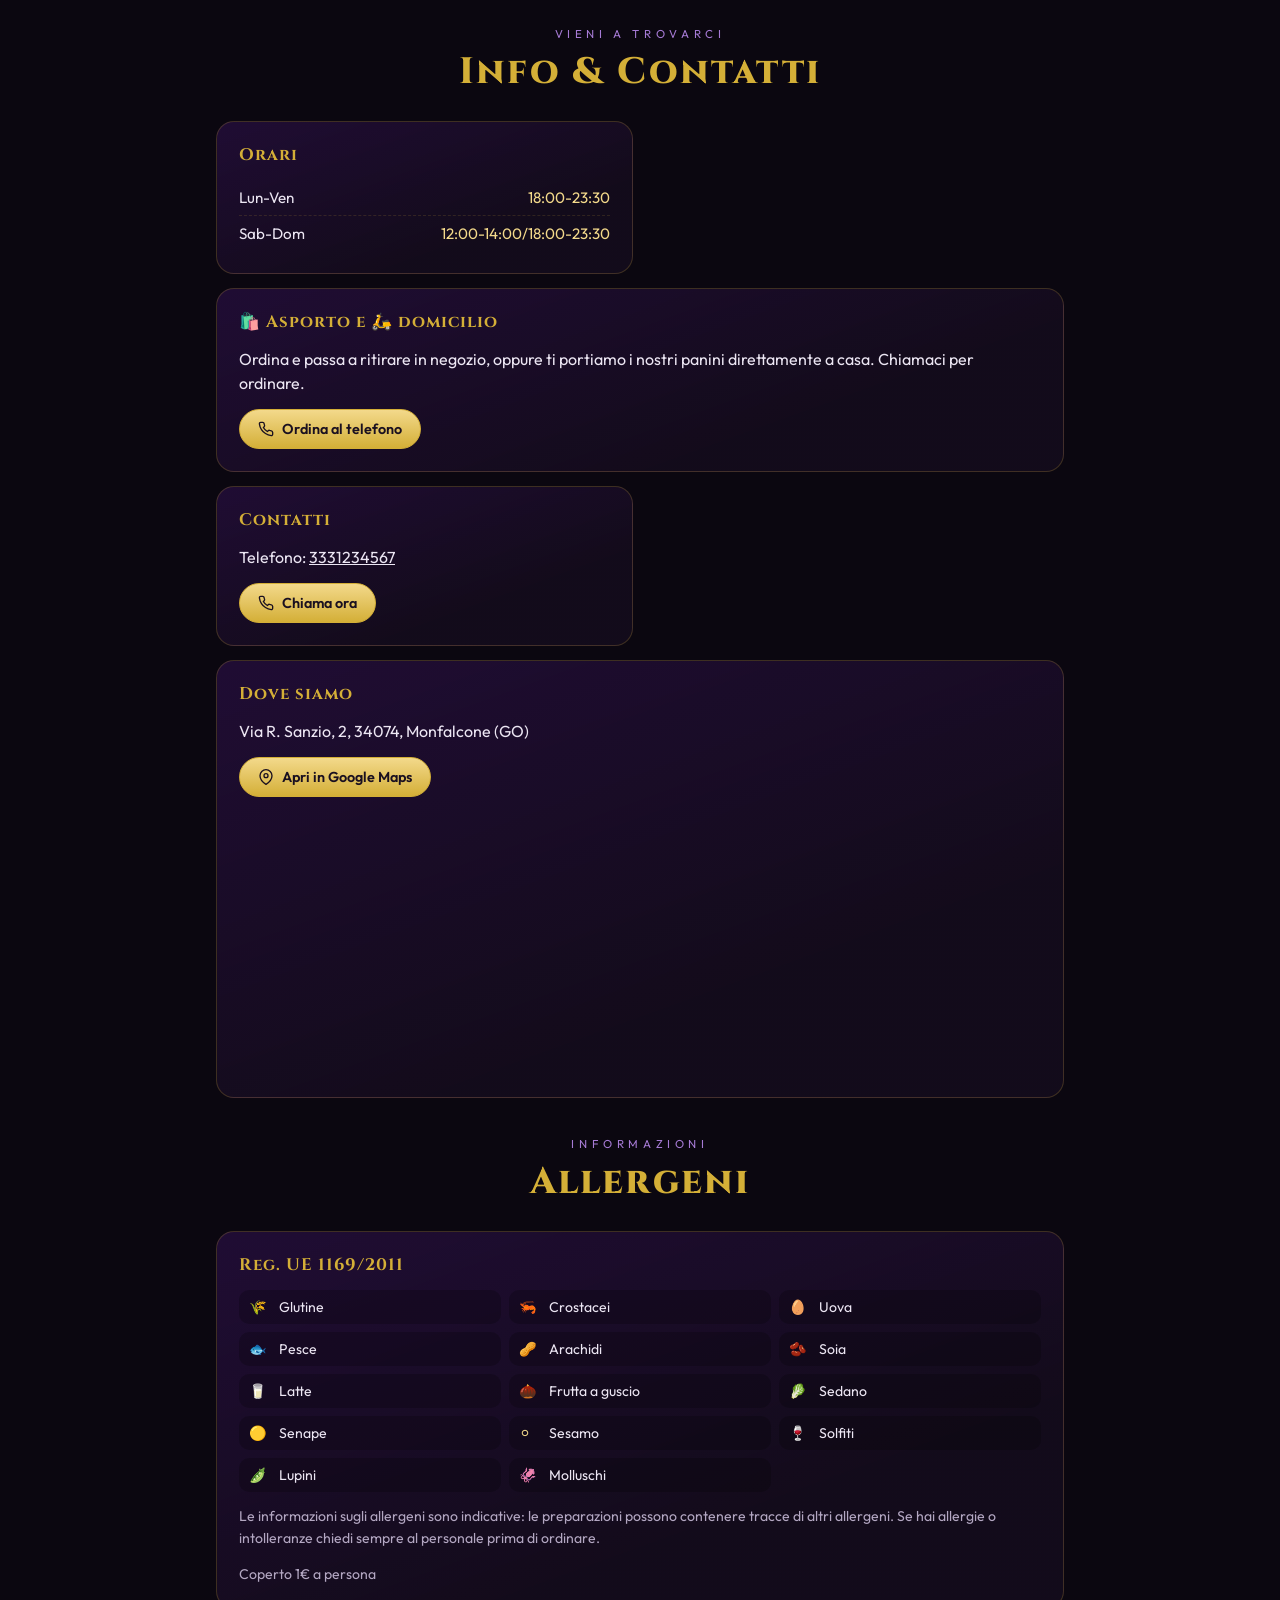
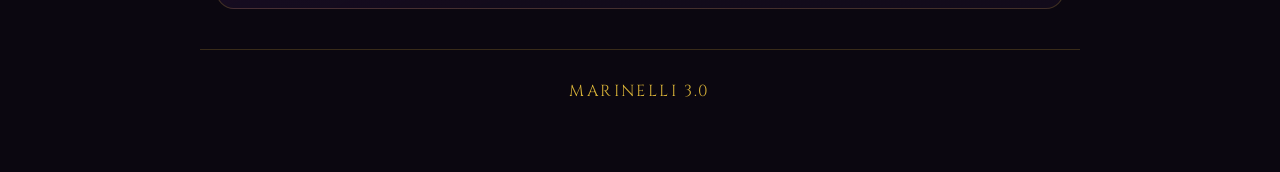
==== commit dcdc68da: "Scritta: asporto e consegna a domicilio Co-Authored-By: Claude Opus 5.5 <noreply@anthropic.com> Clau" ====
--- a/index.html
+++ b/index.html
@@ -291,7 +291,7 @@
         ${(L.orari || []).length ? `<div class="panel"><h3>Orari</h3><ul class="hours">${L.orari.map(o => {
           const [a, b] = splitOrario(o);
           return `<li><span>${esc(a.trim())}</span><span>${esc(b.trim())}</span></li>`; }).join("")}</ul></div>` : ""}
-        ${m.domicilio ? `<div class="panel full" id="domicilio"><h3>🛵 Servizio a domicilio</h3>
+        ${m.domicilio ? `<div class="panel full" id="domicilio"><h3>🛍️ Asporto e 🛵 domicilio</h3>
           <p class="addr">${esc(m.domicilioDettagli || m.domicilio)}</p>
           ${(L.telefono || L.whatsapp) ? `<div class="btns">
             ${L.telefono ? `<a class="pill gold" href="${telHref(L.telefono)}">${ICON.tel} Ordina al telefono</a>` : ""}
